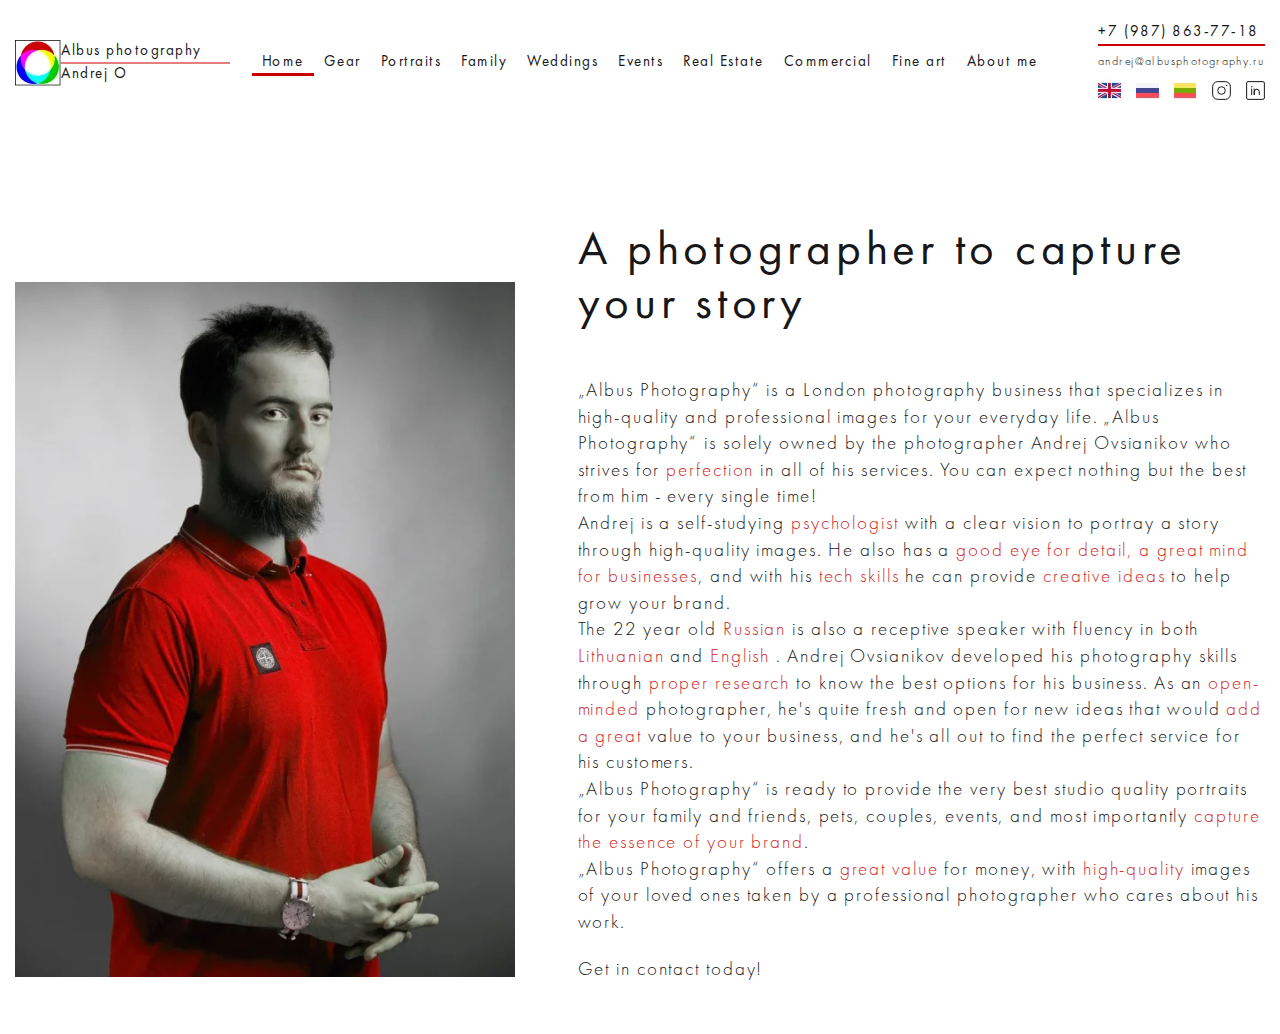
==== aboutMe.html @ 5f95a35c "Add files via upload" ====
<!DOCTYPE html><html lang="ru"> <head>	<title>About me</title>	<meta charset="UTF-8">	<meta name="format-detection" content="telephone=no">	<link rel="stylesheet" href="css/style.min.css?_v=20211028231458">	<link rel="shortcut icon" href="favicon.ico">	<!-- <meta name="robots" content="noindex, nofollow"> -->	<!-- <meta name="viewport" content="width=device-width, initial-scale=1.0, maximum-scale=1.0, user-scalable=0"> -->	<meta name="viewport" content="width=device-width, initial-scale=1.0"></head><body><div class="wrapper">  <header class="header">  <div class="header__wrapper">    <div class="header__container _container">      <div class="header__body">        <a href="#" class="header__logo logo"><picture><source srcset="img/icons/logo.webp" type="image/webp"><img class="logo__column" src="img/icons/logo.png?_v=1635444898948" alt=""/></picture>          <span class="logo__column">          <span class="logo__albus">Albus photography</span>          <span class="logo__name">Andrej O</span>        </span>        </a>        <div class="header__menu menu">          <div class="menu__icon icon-menu">            <span></span>            <span></span>            <span></span>          </div>          <nav class="menu__body">            <ul class="menu__list">              <li><a href=".." class="menu__link _active">Home</a></li>              <li><a href="gear.html" class="menu__link">Gear</a></li>              <li><a href="gallery.html" class="menu__link">Portraits</a></li>              <li><a href="gallery.html" class="menu__link">Family</a></li>              <li><a href="gallery.html" class="menu__link">Weddings</a></li>            </ul>            <ul class="menu__list">              <li><a href="gallery.html" class="menu__link">Events</a></li>              <li><a href="gallery.html" class="menu__link">Real Estate</a></li>              <li><a href="gallery.html" class="menu__link">Commercial</a></li>              <li><a href="gallery.html" class="menu__link">Fine art</a></li>              <li><a href="aboutMe.html" class="menu__link">About me</a></li>            </ul>          </nav>        </div>        <div class="header__socials socials">          <a href="tel:+79878637718" class="socials__tel">+7 (987) 863-77-18</a>          <a href="mailto:andrej@albusphotography.ru" class="socials__email">andrej@albusphotography.ru</a>          <ul data-da=".menu__body,820,last" class="socials__langs langs">            <li class="langs__item"><a href=""><picture><source srcset="img/main/en.webp" type="image/webp"><img src="img/main/en.jpg?_v=1635444898948" alt="en"></picture></a></li>            <li class="langs__item"><a href=""><picture><source srcset="img/main/ru.webp" type="image/webp"><img src="img/main/ru.jpg?_v=1635444898948" alt="ru"></picture></a></li>            <li class="langs__item"><a href=""><picture><source srcset="img/main/li.webp" type="image/webp"><img src="img/main/li.jpg?_v=1635444898948" alt="li"></picture></a></li>            <li class="langs__item"><a href=""><picture><source srcset="img/main/instagram.svg" type="image/webp"><img src="img/main/instagram.svg?_v=1635444898948" alt=""></picture></a></li>            <li class="langs__item"><a href=""><picture><source srcset="img/main/linkedin.svg" type="image/webp"><img src="img/main/linkedin.svg?_v=1635444898948" alt=""></picture></a></li>          </ul>        </div>      </div>    </div>  </div></header>  <main class="page">    <div class="aboutme">      <div class="aboutme__content _container">        <div class="aboutme__body">          <div class="aboutme__column">            <picture><source srcset="img/aboutme/me.webp" type="image/webp"><img class="imgMe" src="img/aboutme/me.jpg?_v=1635444898948" alt=""></picture>          </div>          <div class="aboutme__column">            <div class="aboutme__title">A photographer to capture your story</div>            <p class="aboutme__text">„Albus Photography“ is a London photography business that specializes in                                     high-quality and professional images for your everyday life. „Albus Photography“ is                                     solely owned by the photographer Andrej Ovsianikov who strives for <span>perfection</span> in                                     all of his services. You can expect nothing but the best from him - every single                                     time!</p>            <p class="aboutme__text"> Andrej is a self-studying <span>psychologist</span> with a clear vision to portray a story                                      through high-quality images. He also has a <span>good eye for detail, a great mind for                                      businesses</span>, and with his <span>tech skills</span> he can provide <span>creative ideas</span> to help grow                                      your brand.            </p>            <p class="aboutme__text"> The 22 year old <span>Russian</span> is also a receptive speaker with fluency in both              <span>Lithuanian</span>  and <span>English</span> . Andrej Ovsianikov developed his photography skills through              <span>proper research</span> to know the best options for his business. As an <span>open-minded</span>                                      photographer, he's quite fresh and open for new ideas that would <span>add a great</span> value                                      to your business, and he's all out to find the perfect service for his customers.            </p>            <p class="aboutme__text"> „Albus Photography“ is ready to provide the very best studio quality portraits for                                      your family and friends, pets, couples, events, and most importantly <span>capture the                                      essence of your brand</span>.            </p>            <p class="aboutme__text"> „Albus Photography“ offers a <span>great value</span> for money, with <span>high-quality</span> images of                                      your loved ones taken by a professional photographer who cares about his work.            </p>            <p class="aboutme__text"> Get in contact today!            </p>          </div>        </div>      </div>    </div>  </main>  <footer class="footer">	<div class="footer__container _container">	</div></footer></div><!-- Swiper --><!-- <script src="https://unpkg.com/swiper/swiper-bundle.min.js"></script> --><script src="js/vendors.min.js?_v=20211028231458"></script><script src="js/app.min.js?_v=20211028231458"></script></body></html>
---- css/style.min.css ----
@charset "UTF-8";@font-face{font-family:futurabookc;font-display:swap;src:url(../fonts/futurabookc.woff2) format("woff2"),url(../fonts/futurabookc.woff) format("woff");font-weight:400;font-style:normal}@font-face{font-family:futurademic;font-display:swap;src:url(../fonts/futurademic.woff2) format("woff2"),url(../fonts/futurademic.woff) format("woff");font-weight:400;font-style:normal}@font-face{font-family:futuralightc;font-display:swap;src:url(../fonts/futuralightc.woff2) format("woff2"),url(../fonts/futuralightc.woff) format("woff");font-weight:400;font-style:normal}*{padding:0;margin:0;border:0}*,:after,:before{-webkit-box-sizing:border-box;box-sizing:border-box}aside,footer,header,nav,section{display:block}html{font-size:16px}body,html{height:100%;min-width:320px}body{line-height:1;font-family:futurabookc;-ms-text-size-adjust:100%;-moz-text-size-adjust:100%;-webkit-text-size-adjust:100%}button,input,textarea{font-family:futurabookc;font-size:inherit}input::-ms-clear{display:none}button{cursor:pointer;background-color:inherit}button::-moz-focus-inner{padding:0;border:0}a,a:visited{text-decoration:none}a:hover{text-decoration:none}ul li{list-style:none}img{vertical-align:top}h1,h2,h3,h4,h5,h6{font-weight:inherit;font-size:inherit}b{font-weight:700}body{color:#000}body._lock{overflow:hidden}.wrapper{width:100%;min-height:100%;overflow:hidden;display:-webkit-box;display:-ms-flexbox;display:flex;-webkit-box-orient:vertical;-webkit-box-direction:normal;-ms-flex-direction:column;flex-direction:column}._container{max-width:1415px;margin:0 auto;padding:0 15px}.button{display:-webkit-inline-box;display:-ms-inline-flexbox;display:inline-flex;padding:0 0}.button._fw{width:100%}.select{position:relative}.select__item{position:relative}.select__title{color:#000;border:1px solid #d9d9d9;background-color:#fff;cursor:pointer;border-radius:4px}.select__value{display:-webkit-box;display:-ms-flexbox;display:flex;font-size:14px;height:30px;padding:0 15px;-webkit-box-align:center;-ms-flex-align:center;align-items:center;-webkit-box-pack:justify;-ms-flex-pack:justify;justify-content:space-between;-webkit-box-orient:horizontal;-webkit-box-direction:reverse;-ms-flex-direction:row-reverse;flex-direction:row-reverse}.select__value span{height:1em;overflow:hidden;display:-webkit-box;-webkit-line-clamp:1;-webkit-box-orient:vertical}.select__value:before{content:"";display:inline-block;-webkit-transition:all .3s ease 0s;-o-transition:all .3s ease 0s;transition:all .3s ease 0s;width:11px;height:7px;background:url(../img/icons/select.svg) center/100% no-repeat}.select__input{width:100%;background-color:transparent;height:100%}.select__options{color:#000;position:absolute;top:29px;border-radius:0 0 4px 4px;min-width:100%;left:0;background-color:#fff;border-top:0;border:1px solid #d9d9d9;border-top:0;font-size:14px;padding:10px 0 5px 0}.select__option{cursor:pointer;padding:5px 15px;margin:0}.select._active{z-index:5}.select._active .select__value:before{-webkit-transform:rotate(-180deg);-ms-transform:rotate(-180deg);transform:rotate(-180deg)}.select._active .select__options{display:block}input[type=email],input[type=tel],input[type=text],textarea{-webkit-appearance:none;-moz-appearance:none;appearance:none}input[type=email]:focus,input[type=tel]:focus,input[type=text]:focus,textarea:focus{outline:0}.input{border-radius:0!important;width:100%;display:block;padding:0 20px}textarea.input{resize:none;padding:0 0}.checkbox{position:relative}.checkbox__input{position:absolute;width:0;height:0;opacity:0;visibility:hidden}.checkbox__input:checked+.checkbox__text:before{background:#fff url(../img/icons/check.svg) center no-repeat}.checkbox__text{display:-webkit-inline-box;display:-ms-inline-flexbox;display:inline-flex;-webkit-box-align:center;-ms-flex-align:center;align-items:center;position:relative;font-size:16px;color:#fff;letter-spacing:-.3px;line-height:1.25;cursor:pointer}.checkbox__text:before{content:"";-ms-flex-item-align:start;align-self:flex-start;margin:0 14px 0 0;-webkit-box-flex:0;-ms-flex:0 0 20px;flex:0 0 20px;left:0;top:0;width:20px;height:18px;background:#fff;border:1px solid #a7a9ac}.checkbox a{color:#fff;text-decoration:underline}.checkbox._error .checkbox__text:before{border:1px solid #ee1212}.options{display:-webkit-box;display:-ms-flexbox;display:flex;-webkit-box-orient:vertical;-webkit-box-direction:normal;-ms-flex-direction:column;flex-direction:column;-webkit-box-align:start;-ms-flex-align:start;align-items:flex-start}.options__item{position:relative;cursor:pointer}.options__input{position:absolute;width:0;height:0;opacity:0;left:0;top:0;visibility:hidden}.options__input:checked+.options__text:after{-webkit-transform:scale(1);-ms-transform:scale(1);transform:scale(1)}.options__text{display:-webkit-inline-box;display:-ms-inline-flexbox;display:inline-flex;-webkit-box-align:center;-ms-flex-align:center;align-items:center;position:relative;font-size:16px;color:#fff;letter-spacing:-.3px;line-height:1.25}.options__text:before{content:"";-ms-flex-item-align:start;align-self:flex-start;margin:0 14px 0 0;-webkit-box-flex:0;-ms-flex:0 0 20px;flex:0 0 20px;left:0;top:0;border-radius:50%;width:20px;height:18px;background:#fff;border:1px solid #a7a9ac}.options__text:after{content:"";-webkit-transition:all .3s ease 0s;-o-transition:all .3s ease 0s;transition:all .3s ease 0s;-webkit-transform:scale(0);-ms-transform:scale(0);transform:scale(0);width:10px;height:10px;border-radius:50%;background-color:#77243a;position:absolute;left:5px;top:4px}.rating{display:-webkit-box;display:-ms-flexbox;display:flex;-webkit-box-align:end;-ms-flex-align:end;align-items:flex-end;font-size:40px;line-height:.75;-webkit-transition:opacity .3s ease 0s;-o-transition:opacity .3s ease 0s;transition:opacity .3s ease 0s}.rating.rating_sending{opacity:.2}.rating.rating_set .rating__active,.rating.rating_set .rating__item{cursor:pointer}.rating__body{position:relative}.rating__body::before{content:"★★★★★";display:block}.rating__active{position:absolute;width:0%;height:100%;top:0;left:0;overflow:hidden}.rating__active::before{content:"★★★★★";position:absolute;width:100%;height:100%;top:0;left:0;color:#ffd300}.rating__items{display:-webkit-box;display:-ms-flexbox;display:flex;position:absolute;width:100%;height:100%;top:0;left:0}.rating__item{-webkit-box-flex:0;-ms-flex:0 0 20%;flex:0 0 20%;height:100%;opacity:0}.rating__value{font-size:50%;line-height:1;padding:0 0 0 10px}.quantity{width:88px;height:40px;display:-webkit-box;display:-ms-flexbox;display:flex;border:1px solid rgba(166,166,166,.45)}.quantity__button{-webkit-box-flex:0;-ms-flex:0 0 30px;flex:0 0 30px;position:relative;cursor:pointer}.quantity__button::after,.quantity__button::before{content:"";position:absolute;top:50%;left:50%;-webkit-transition:all .3s ease 0s;-o-transition:all .3s ease 0s;transition:all .3s ease 0s;margin:0 0 0 -4.5px;background-color:#a6a6a6;width:9px;height:1px}.quantity__button_plus::before{-webkit-transform:rotate(-90deg);-ms-transform:rotate(-90deg);transform:rotate(-90deg)}.quantity__input{-webkit-box-flex:1;-ms-flex:1 1 auto;flex:1 1 auto}.quantity__input input{height:100%;color:#a6a6a6;font-size:12px;width:100%;text-align:center}.row:after{display:block;content:"";clear:both}.rub:after{content:"₽"}ol.counter{list-style-type:none;counter-reset:item}ol.counter li{position:relative;padding:0 0 0 45px}ol.counter li:before{counter-increment:item;content:counter(item);position:absolute;left:0;top:0;color:#818181;font-size:14px;font-weight:700;text-align:center;line-height:26px;border-radius:50%;width:28px;height:28px;border:1px solid #4274bb}.ellipsis{display:block;overflow:hidden;width:100%;white-space:nowrap;-o-text-overflow:ellipsis;text-overflow:ellipsis}.es{overflow:hidden;white-space:nowrap;-o-text-overflow:ellipsis;text-overflow:ellipsis}.table{display:table;font-size:0;width:100%}.trow{display:table-row}.cell{display:table-cell}.cell.full{width:100%}._ibg{position:relative}._ibg img{position:absolute;width:100%;height:100%;top:0;left:0;-o-object-fit:cover;object-fit:cover}body.ie ._ibg{background-position:center;background-size:cover;background-repeat:no-repeat}body.ie ._ibg img{width:0;height:0;opacity:0;visibility:hidden}._video{position:relative;overflow:hidden;height:0;padding-bottom:56.25%}._video embed,._video iframe,._video object,._video video{position:absolute;top:0;left:0;width:100%;height:100%}.videobg embed,.videobg iframe,.videobg object,.videobg video{position:fixed;top:50%;left:50%;min-width:100%;min-height:100%;width:auto;height:auto;z-index:-100;-webkit-transform:translateX(-50%) translateY(-50%);-ms-transform:translateX(-50%) translateY(-50%);transform:translateX(-50%) translateY(-50%);background-size:cover}._more-content{-webkit-transition:all .3s ease 0s;-o-transition:all .3s ease 0s;transition:all .3s ease 0s;overflow:hidden}._more-link{cursor:pointer}._more-link span{font-style:normal}._more-link span:first-child{display:block}._more-link span:last-child{display:none}._more-link._active span{font-style:normal}._more-link._active span:first-child{display:none}._more-link._active span:last-child{display:block}#map{background:url(../img/icons/loading.gif) center/50px no-repeat}._swiper{overflow:hidden}._swiper .swiper-wrapper{width:100%;height:100%;-webkit-box-sizing:content-box;box-sizing:content-box;display:-webkit-box;display:-ms-flexbox;display:flex;position:relative}._swiper.swiper-container-vertical .swiper-wrapper{-webkit-box-orient:vertical;-webkit-box-direction:normal;-ms-flex-direction:column;flex-direction:column}._swiper.swiper-container-autoheight .swiper-wrapper{-webkit-box-align:start;-ms-flex-align:start;align-items:flex-start}.swiper-container-initialized .swiper-slide{-ms-flex-negative:0;flex-shrink:0}.swiper-container-android .swiper-slide,.swiper-container-android .swiper-wrapper{-webkit-transform:translate3d(0,0,0);transform:translate3d(0,0,0)}.swiper-button-lock{display:none!important}._tabs-block{display:none}._tabs-block._active{display:block}.mirror{-webkit-transform:scale(-1,1);-ms-transform:scale(-1,1);transform:scale(-1,1)}.nicescroll-rails{z-index:1000!important}._custom-scroll{position:fixed;right:0;top:0;width:3px;height:100%;z-index:1000}._custom-scroll__line{background-color:rgba(0,0,0,.5);border-radius:3px 0 0 3px;position:relative;left:0;top:0;width:100%}.popup{-webkit-overflow-scrolling:touch;z-index:100;padding:30px 10px;position:fixed;top:0;left:0;width:100%;height:100%;-webkit-transition:visibility .8s ease 0s;-o-transition:visibility .8s ease 0s;transition:visibility .8s ease 0s;visibility:hidden}.popup::before{content:"";background-color:rgba(0,0,0,.9);position:fixed;width:100%;height:100%;top:0;left:0;opacity:0;-webkit-transition:opacity .8s ease 0s;-o-transition:opacity .8s ease 0s;transition:opacity .8s ease 0s}.popup.show{visibility:visible;overflow:auto}.popup.show::before{opacity:1}.popup.show .popup__body{-webkit-transform:scale(1);-ms-transform:scale(1);transform:scale(1)}.popup._active{overflow:auto;visibility:visible}.popup._active::before{opacity:1}.popup._active .popup__body{-webkit-transition:all .3s ease .2s;-o-transition:all .3s ease .2s;transition:all .3s ease .2s;-webkit-transform:scale(1);-ms-transform:scale(1);transform:scale(1)}.popup__content{display:-webkit-box;display:-ms-flexbox;display:flex;-webkit-box-orient:vertical;-webkit-box-direction:normal;-ms-flex-direction:column;flex-direction:column;-webkit-box-align:center;-ms-flex-align:center;align-items:center;min-height:100%;-webkit-box-flex:1;-ms-flex:1 1 auto;flex:1 1 auto;width:100%;display:flex;-webkit-box-pack:center;-ms-flex-pack:center;justify-content:center;align-items:center}.popup__body{-webkit-transform:scale(0);-ms-transform:scale(0);transform:scale(0);-webkit-transition:all .3s ease 0s;-o-transition:all .3s ease 0s;transition:all .3s ease 0s;background-color:#fff;padding:50px;width:100%;max-width:800px}.popup__close{width:15px;height:15px;position:absolute;top:0;right:0;cursor:pointer;z-index:30;background:url(../img/icons/close.svg) 0 0 no-repeat}.header{position:fixed;width:100%;z-index:99;background-color:#fff}.header__wrapper{min-height:125px;display:-webkit-box;display:-ms-flexbox;display:flex;-webkit-box-align:center;-ms-flex-align:center;align-items:center}.header__container{width:100%}.header__body{display:-webkit-box;display:-ms-flexbox;display:flex;-webkit-box-pack:justify;-ms-flex-pack:justify;justify-content:space-between;-webkit-box-align:center;-ms-flex-align:center;align-items:center}.logo{display:-webkit-box;display:-ms-flexbox;display:flex;z-index:99}.logo__column{display:-webkit-box;display:-ms-flexbox;display:flex;-webkit-box-orient:vertical;-webkit-box-direction:normal;-ms-flex-direction:column;flex-direction:column;-ms-flex-pack:distribute;justify-content:space-around;position:relative}.logo__column:first-child{margin-right:15px}.logo__column:last-child:before{content:"";position:absolute;left:0;top:50%;-webkit-transform:translateY(-50%);-ms-transform:translateY(-50%);transform:translateY(-50%);width:120%;height:1px;background-color:#c00}.logo__albus{font-family:FuturaBookC;font-style:normal;font-weight:400;font-size:15px;line-height:17px;letter-spacing:.1em;color:#171719;position:relative}.logo__name{font-family:FuturaBookC;font-style:normal;font-weight:400;font-size:15px;line-height:17px;letter-spacing:.1em;color:#171719}.menu__body{display:-webkit-box;display:-ms-flexbox;display:flex;-webkit-box-pack:center;-ms-flex-pack:center;justify-content:center;-webkit-box-align:center;-ms-flex-align:center;align-items:center}.menu__list{display:-webkit-box;display:-ms-flexbox;display:flex;-webkit-box-pack:justify;-ms-flex-pack:justify;justify-content:space-between;-webkit-box-align:center;-ms-flex-align:center;align-items:center}.menu__link{font-family:FuturaBookC;font-style:normal;font-weight:400;font-size:15px;line-height:17px;letter-spacing:.1em;color:#171719;padding:3px 10px;-webkit-transition:all .3s ease 0s;-o-transition:all .3s ease 0s;transition:all .3s ease 0s}.menu__link._active{border-bottom:3px solid #c00}.socials{display:-webkit-box;display:-ms-flexbox;display:flex;-webkit-box-orient:vertical;-webkit-box-direction:normal;-ms-flex-direction:column;flex-direction:column;z-index:99}.socials__tel{font-family:FuturaBookC;font-style:normal;font-weight:400;font-size:15px;line-height:17px;letter-spacing:.1em;color:#171719;border-bottom:2px solid #c00;margin-bottom:10px;padding-bottom:3px;-webkit-transition:all .3s ease 0s;-o-transition:all .3s ease 0s;transition:all .3s ease 0s}.socials__email{font-family:FuturaLightC;font-style:normal;font-weight:300;font-size:12px;line-height:13px;letter-spacing:.1em;color:#000;margin-bottom:10px}.langs{display:-webkit-box;display:-ms-flexbox;display:flex;-webkit-box-pack:justify;-ms-flex-pack:justify;justify-content:space-between;-webkit-box-align:center;-ms-flex-align:center;align-items:center}.icon-menu{display:none}.main{width:100vw;height:100vh}.main__content{width:100%;height:100%}.main__body{display:-webkit-box;display:-ms-flexbox;display:flex;-webkit-box-pack:justify;-ms-flex-pack:justify;justify-content:space-between;-webkit-box-align:center;-ms-flex-align:center;align-items:center;width:100%;height:100%;position:relative}.main__back-text{position:absolute;font-family:FuturaDemiC;font-style:normal;font-weight:600;font-size:200px;line-height:96.5%;letter-spacing:.1em;color:rgba(23,23,25,.06);white-space:nowrap;-webkit-user-select:none;-moz-user-select:none;-ms-user-select:none;user-select:none}.main__back-text._1{top:17.8%;left:-10.3%}.main__back-text._2{top:73.5%;left:18.1%}.block-main{-webkit-box-flex:0;-ms-flex:0 1 310px;flex:0 1 310px;margin-right:20px;overflow:hidden;height:408px;position:relative}.block-main:last-child{margin-right:0}.block-main:hover .block-main__hover{-webkit-transform:translateX(0);-ms-transform:translateX(0);transform:translateX(0)}.block-main__wrapper{position:relative;z-index:2;width:100%;height:100%;display:-webkit-box;display:-ms-flexbox;display:flex;-webkit-box-pack:center;-ms-flex-pack:center;justify-content:center;-webkit-box-align:center;-ms-flex-align:center;align-items:center}.block-main__body{display:-webkit-box;display:-ms-flexbox;display:flex;-webkit-box-pack:center;-ms-flex-pack:center;justify-content:center;-webkit-box-orient:vertical;-webkit-box-direction:normal;-ms-flex-direction:column;flex-direction:column;margin:0 auto}.block-main__text{font-family:FuturaBookC;font-style:normal;font-weight:400;font-size:50px;line-height:1.14;letter-spacing:.1em;color:#fff;font-size:50px}.block-main__text._right{margin-left:auto}.block-main__text._big{font-family:FuturaBookC;font-style:normal;font-weight:400;font-size:78px;line-height:1.12;letter-spacing:.1em;font-size:78px}.block-main__text span{background-color:#c00}.block-main__back{position:absolute;z-index:1;width:100%;height:100%;left:0;top:0}.block-main__back:before{content:"";position:absolute;left:0;top:0;width:100%;height:100%;background-color:#000;opacity:.65;-webkit-backdrop-filter:sepia(5%);backdrop-filter:sepia(5%);z-index:1}.hover{position:absolute;top:0;left:0;width:100%;height:100%;display:-webkit-box;display:-ms-flexbox;display:flex;-webkit-box-align:center;-ms-flex-align:center;align-items:center;-webkit-transform:translateX(-100%);-ms-transform:translateX(-100%);transform:translateX(-100%);background:rgba(252,252,252,.8);border:1px solid #c00;-webkit-box-sizing:border-box;box-sizing:border-box;-webkit-backdrop-filter:blur(10px);backdrop-filter:blur(10px);-webkit-transition:all .4s ease 0s;-o-transition:all .4s ease 0s;transition:all .4s ease 0s}.hover__list{margin-left:3%}.hover__list li{margin-bottom:7px}.hover__item{font-family:FuturaBookC;font-style:normal;font-weight:400;font-size:24px;line-height:140.4%;letter-spacing:.1em;color:#171719;font-size:24px}.hover__text{font-family:FuturaBookC;font-style:normal;font-weight:400;font-size:24px;line-height:140.4%;letter-spacing:.1em;color:#171719;font-size:24px;padding:0 30px}.aboutme{padding-top:130px}.aboutme__body{margin-top:105px;display:-webkit-box;display:-ms-flexbox;display:flex;-webkit-box-pack:justify;-ms-flex-pack:justify;justify-content:space-between}.aboutme__column{display:-webkit-box;display:-ms-flexbox;display:flex;-webkit-box-pack:center;-ms-flex-pack:center;justify-content:center;-webkit-box-orient:vertical;-webkit-box-direction:normal;-ms-flex-direction:column;flex-direction:column}.aboutme__column:first-child{-webkit-box-flex:0;-ms-flex:0 1 40%;flex:0 1 40%}.aboutme__column:last-child{-webkit-box-flex:0;-ms-flex:0 1 55%;flex:0 1 55%}.aboutme__title{font-family:FuturaBookC;font-style:normal;font-weight:400;font-size:50px;line-height:1.14;letter-spacing:.1em;color:#171719;margin-bottom:46px;font-size:50px}.aboutme__text{font-family:FuturaLightC;font-style:normal;font-weight:300;font-size:20px;line-height:140.4%;letter-spacing:.1em;color:#171719}.aboutme__text span{color:#cf1d1d}.aboutme__text:last-child{margin-top:20px;margin-bottom:50px}.imgMe{max-width:100%}.gear{padding-top:130px}.gear__body{margin-top:105px;display:-webkit-box;display:-ms-flexbox;display:flex;-webkit-box-pack:center;-ms-flex-pack:center;justify-content:center;-webkit-box-align:center;-ms-flex-align:center;align-items:center;-webkit-box-orient:vertical;-webkit-box-direction:normal;-ms-flex-direction:column;flex-direction:column}.gear__title{font-family:FuturaBookC;font-style:normal;font-weight:400;line-height:1.13;text-align:center;letter-spacing:.1em;font-size:96px;margin-bottom:103px}.gear__title span{color:#c00}.gear__row{display:-webkit-box;display:-ms-flexbox;display:flex;-webkit-box-pack:justify;-ms-flex-pack:justify;justify-content:space-between;margin-bottom:88px}.gear__row:nth-child(1n) span{margin-right:80px}.gear__column{font-family:FuturaBookC;font-style:normal;font-weight:600;line-height:140.4%;letter-spacing:.1em;color:#171719;display:block;font-size:28px}.gear__column span{font-weight:400;display:block}.gear__column picture{margin-right:87px}.gear__column img{max-width:100%}.page{-webkit-box-flex:1;-ms-flex:1 1 auto;flex:1 1 auto}@media (min-width:991.98px){.quantity__button:hover::after,.quantity__button:hover::before{background-color:rgba(0,0,0,.5)}}@media (min-width:992px){.select__option:hover{background:#d9d9d9}.checkbox a:hover{text-decoration:none}}@media (max-width:1430px){.aboutme__body{margin-top:95px}.aboutme__text{font-size:19px}.gear__body{margin-top:95px}.gear__row{margin-bottom:78px}}@media (max-width:1415px){.block-main{height:calc(300px + 108 * ((100vw - 320px)/ 1095))}.block-main__text{font-size:calc(30px + 20 * ((100vw - 320px)/ 1095))}.block-main__text._big{font-size:calc(50px + 28 * ((100vw - 320px)/ 1095))}.hover__item{font-size:calc(14px + 10 * ((100vw - 320px)/ 1095))}.hover__text{font-size:calc(17px + 7 * ((100vw - 320px)/ 1095))}.aboutme__title{font-size:calc(29px + 21 * ((100vw - 320px)/ 1095))}.gear__title{font-size:calc(40px + 56 * ((100vw - 320px)/ 1095))}.gear__title{margin-bottom:calc(50px + 53 * ((100vw - 320px)/ 1095))}.gear__column{font-size:calc(20px + 8 * ((100vw - 320px)/ 1095))}}@media (max-width:1250px){.menu__body{-webkit-box-orient:vertical;-webkit-box-direction:normal;-ms-flex-direction:column;flex-direction:column}.menu__list:first-child{margin-bottom:20px}}@media (max-width:991.98px){.select__title{font-size:18px}.select__options{font-size:18px}.logo__column:last-child:before{width:100%}.logo__albus{font-size:14px}.logo__name{font-size:14px}.main__body{-ms-flex-wrap:wrap;flex-wrap:wrap;-webkit-box-pack:justify;-ms-flex-pack:justify;justify-content:space-between;-webkit-box-align:end;-ms-flex-align:end;align-items:flex-end;margin-top:100px}.block-main{-webkit-box-flex:0;-ms-flex:0 0 49%;flex:0 0 49%;margin-right:1%}.block-main:nth-child(3){margin-bottom:40px}.block-main:nth-child(4){margin-bottom:40px}.aboutme__body{margin-top:85px}.aboutme__column{-webkit-box-pack:start;-ms-flex-pack:start;justify-content:flex-start}.aboutme__text{font-size:18px}.imgMe{margin-top:30px}.gear__body{margin-top:85px}.gear__row{margin-bottom:68px}}@media (max-width:820px){.header__wrapper{min-height:90px}.menu__body{position:fixed;width:100%;height:100%;left:0;top:0;background-color:#fff;opacity:0;overflow:auto;visibility:hidden;-webkit-transition:all .3s ease 0s;-o-transition:all .3s ease 0s;transition:all .3s ease 0s}.menu__body._active{opacity:1;visibility:visible}.menu__list{-webkit-box-orient:vertical;-webkit-box-direction:normal;-ms-flex-direction:column;flex-direction:column}.menu__list li{margin-bottom:15px}.menu__link{font-size:20px}.socials{margin-right:50px}.langs{width:140px;margin-top:20px}.icon-menu{display:block;position:absolute;top:18px;right:10px;width:30px;height:18px;cursor:pointer;z-index:5}.icon-menu span{-webkit-transition:all .3s ease 0s;-o-transition:all .3s ease 0s;transition:all .3s ease 0s;top:calc(50% - 1px);left:0;position:absolute;width:100%;height:2px;background-color:#000}.icon-menu span:first-child{top:0}.icon-menu span:last-child{top:auto;bottom:0}.icon-menu._active span{-webkit-transform:scale(0);-ms-transform:scale(0);transform:scale(0)}.icon-menu._active span:first-child{-webkit-transform:rotate(-45deg);-ms-transform:rotate(-45deg);transform:rotate(-45deg);top:calc(50% - 1px)}.icon-menu._active span:last-child{-webkit-transform:rotate(45deg);-ms-transform:rotate(45deg);transform:rotate(45deg);bottom:calc(50% - 1px)}}@media (max-width:820px) and (max-width:820px){.menu__list:first-child{margin-bottom:0}}@media (max-width:767.98px){.aboutme{padding-top:100px}.aboutme__body{margin-top:75px;-ms-flex-wrap:wrap;flex-wrap:wrap}.aboutme__column:first-child{-webkit-box-flex:1;-ms-flex:1 1 100%;flex:1 1 100%;-webkit-box-align:center;-ms-flex-align:center;align-items:center}.aboutme__column:last-child{-webkit-box-flex:1;-ms-flex:1 1 100%;flex:1 1 100%}.aboutme__text{font-size:17px}.imgMe{margin-top:0;width:auto;display:-webkit-box;display:-ms-flexbox;display:flex;max-width:300px;margin-bottom:30px}.gear{padding-top:100px}.gear__body{margin-top:75px}.gear__row{margin-bottom:48px}.gear__row{-webkit-box-orient:vertical;-webkit-box-direction:normal;-ms-flex-direction:column;flex-direction:column;-webkit-box-pack:center;-ms-flex-pack:center;justify-content:center;-webkit-box-align:center;-ms-flex-align:center;align-items:center}.gear__row:nth-child(2n){-webkit-box-orient:vertical;-webkit-box-direction:reverse;-ms-flex-direction:column-reverse;flex-direction:column-reverse}.gear__row:nth-child(1n) span{margin-right:0}.gear__column{display:-webkit-box;display:-ms-flexbox;display:flex;-webkit-box-pack:center;-ms-flex-pack:center;justify-content:center;-webkit-box-align:center;-ms-flex-align:center;align-items:center;-webkit-box-orient:vertical;-webkit-box-direction:normal;-ms-flex-direction:column;flex-direction:column}.gear__column span{margin-bottom:10px}.gear__column picture{margin:0;max-width:80%}}@media (max-width:479.98px){.header__wrapper{min-height:80px}.logo__column:last-child{display:none}.menu__list:first-child{margin-top:70px}.main{height:auto;width:auto}.main__body{margin-top:100px}.block-main{-webkit-box-flex:0;-ms-flex:0 0 100%;flex:0 0 100%;margin-right:0;margin-bottom:20px}.block-main:nth-child(3){margin-bottom:20px}.block-main__text{font-size:50px}.block-main__text._big{font-size:78px}.aboutme{padding-top:90px}.aboutme__body{margin-top:20px}.aboutme__text{font-size:16px}.imgMe{max-width:100%}.gear{padding-top:90px}.gear__body{margin-top:20px}.gear__row{margin-bottom:28px}}@media (any-hover:hover){.menu__link:hover{border-bottom:3px solid #c00}.socials__tel:hover{background-color:#c00}.socials__email:hover{text-decoration:underline}}
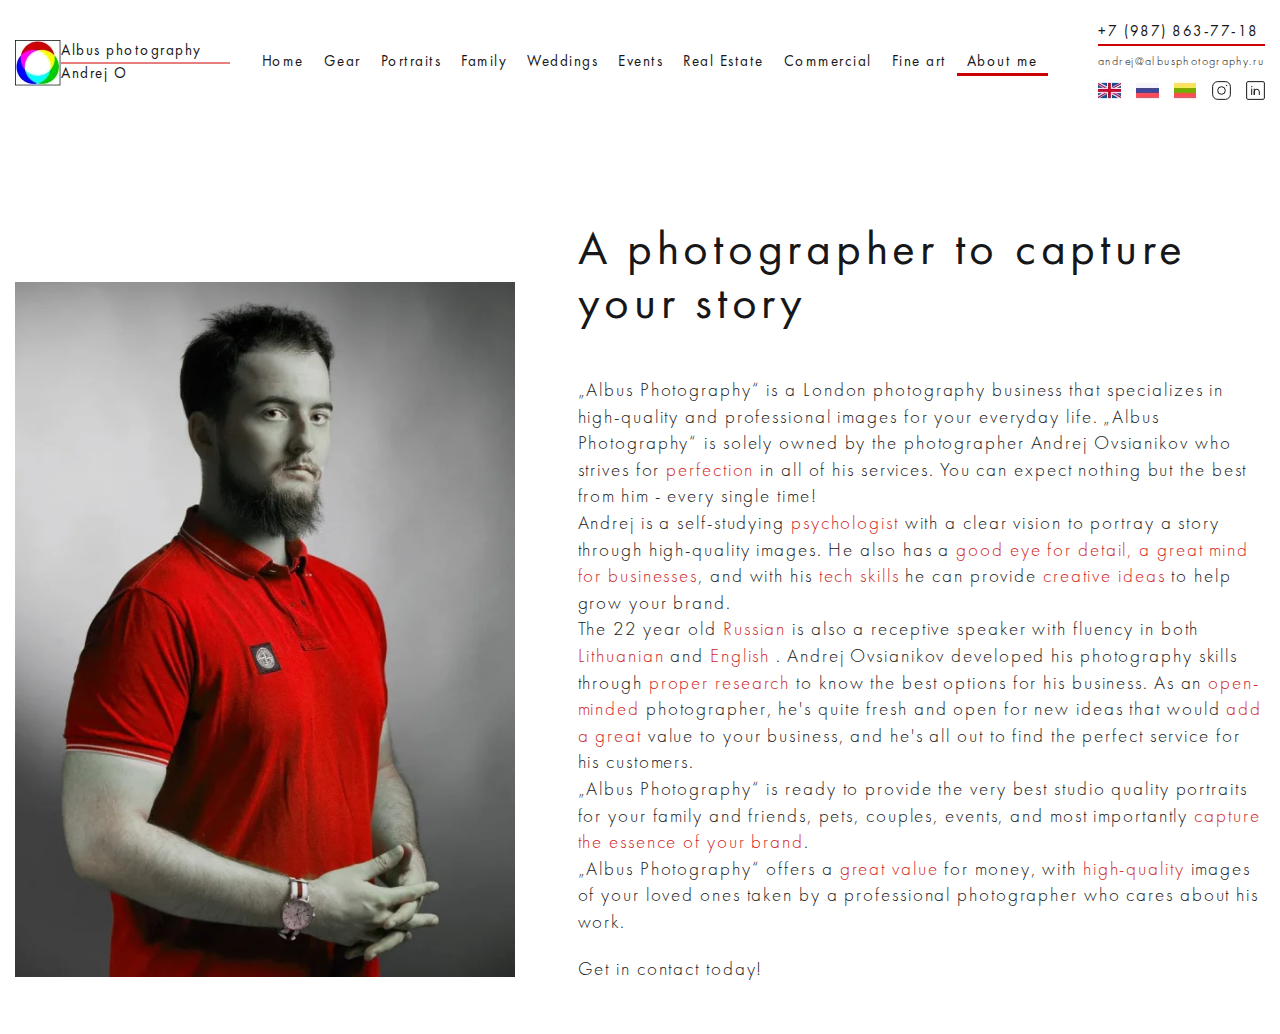
==== commit d71e30ef: "Add files via upload" ====
--- a/aboutMe.html
+++ b/aboutMe.html
@@ -30,7 +30,7 @@
           </div>           <nav class="menu__body">             <ul class="menu__list">-              <li><a href=".." class="menu__link _active">Home</a></li>+              <li><a href=".." class="menu__link ">Home</a></li>               <li><a href="gear.html" class="menu__link">Gear</a></li>               <li><a href="gallery.html" class="menu__link">Portraits</a></li>               <li><a href="gallery.html" class="menu__link">Family</a></li>@@ -41,7 +41,7 @@
               <li><a href="gallery.html" class="menu__link">Real Estate</a></li>               <li><a href="gallery.html" class="menu__link">Commercial</a></li>               <li><a href="gallery.html" class="menu__link">Fine art</a></li>-              <li><a href="aboutMe.html" class="menu__link">About me</a></li>+              <li><a href="aboutMe.html" class="menu__link _active">About me</a></li>             </ul>           </nav>         </div>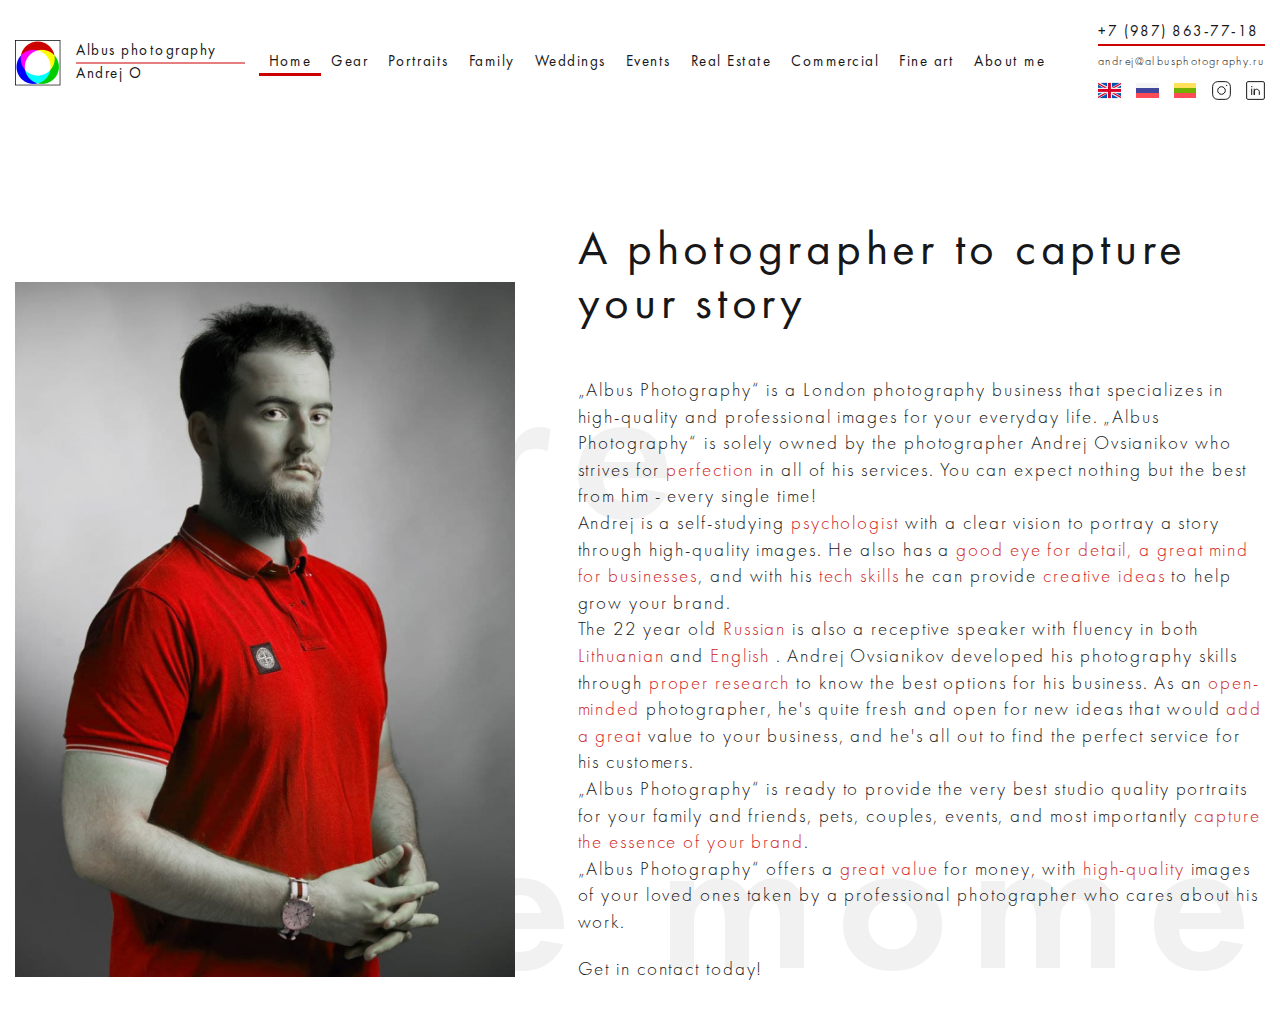
==== commit 720e6082: "Add files via upload" ====
--- a/aboutMe.html
+++ b/aboutMe.html
@@ -1,116 +1,123 @@
-<!DOCTYPE html>-<html lang="ru">- <head>-	<title>About me</title>-	<meta charset="UTF-8">-	<meta name="format-detection" content="telephone=no">-	<link rel="stylesheet" href="css/style.min.css?_v=20211028231458">-	<link rel="shortcut icon" href="favicon.ico">-	<!-- <meta name="robots" content="noindex, nofollow"> -->-	<!-- <meta name="viewport" content="width=device-width, initial-scale=1.0, maximum-scale=1.0, user-scalable=0"> -->-	<meta name="viewport" content="width=device-width, initial-scale=1.0">-</head>-<body>-<div class="wrapper">-  <header class="header">-  <div class="header__wrapper">-    <div class="header__container _container">-      <div class="header__body">-        <a href="#" class="header__logo logo"><picture><source srcset="img/icons/logo.webp" type="image/webp"><img class="logo__column" src="img/icons/logo.png?_v=1635444898948" alt=""/></picture>-          <span class="logo__column">-          <span class="logo__albus">Albus photography</span>-          <span class="logo__name">Andrej O</span>-        </span>-        </a>-        <div class="header__menu menu">-          <div class="menu__icon icon-menu">-            <span></span>-            <span></span>-            <span></span>-          </div>-          <nav class="menu__body">-            <ul class="menu__list">-              <li><a href=".." class="menu__link ">Home</a></li>-              <li><a href="gear.html" class="menu__link">Gear</a></li>-              <li><a href="gallery.html" class="menu__link">Portraits</a></li>-              <li><a href="gallery.html" class="menu__link">Family</a></li>-              <li><a href="gallery.html" class="menu__link">Weddings</a></li>-            </ul>-            <ul class="menu__list">-              <li><a href="gallery.html" class="menu__link">Events</a></li>-              <li><a href="gallery.html" class="menu__link">Real Estate</a></li>-              <li><a href="gallery.html" class="menu__link">Commercial</a></li>-              <li><a href="gallery.html" class="menu__link">Fine art</a></li>-              <li><a href="aboutMe.html" class="menu__link _active">About me</a></li>-            </ul>-          </nav>-        </div>-        <div class="header__socials socials">-          <a href="tel:+79878637718" class="socials__tel">+7 (987) 863-77-18</a>-          <a href="mailto:andrej@albusphotography.ru" class="socials__email">andrej@albusphotography.ru</a>-          <ul data-da=".menu__body,820,last" class="socials__langs langs">-            <li class="langs__item"><a href=""><picture><source srcset="img/main/en.webp" type="image/webp"><img src="img/main/en.jpg?_v=1635444898948" alt="en"></picture></a></li>-            <li class="langs__item"><a href=""><picture><source srcset="img/main/ru.webp" type="image/webp"><img src="img/main/ru.jpg?_v=1635444898948" alt="ru"></picture></a></li>-            <li class="langs__item"><a href=""><picture><source srcset="img/main/li.webp" type="image/webp"><img src="img/main/li.jpg?_v=1635444898948" alt="li"></picture></a></li>-            <li class="langs__item"><a href=""><picture><source srcset="img/main/instagram.svg" type="image/webp"><img src="img/main/instagram.svg?_v=1635444898948" alt=""></picture></a></li>-            <li class="langs__item"><a href=""><picture><source srcset="img/main/linkedin.svg" type="image/webp"><img src="img/main/linkedin.svg?_v=1635444898948" alt=""></picture></a></li>-          </ul>-        </div>-      </div>-    </div>-  </div>-</header>-  <main class="page">--    <div class="aboutme">-      <div class="aboutme__content _container">-        <div class="aboutme__body">-          <div class="aboutme__column">-            <picture><source srcset="img/aboutme/me.webp" type="image/webp"><img class="imgMe" src="img/aboutme/me.jpg?_v=1635444898948" alt=""></picture>-          </div>-          <div class="aboutme__column">-            <div class="aboutme__title">A photographer to capture your story</div>--            <p class="aboutme__text">„Albus Photography“ is a London photography business that specializes in-                                     high-quality and professional images for your everyday life. „Albus Photography“ is-                                     solely owned by the photographer Andrej Ovsianikov who strives for <span>perfection</span> in-                                     all of his services. You can expect nothing but the best from him - every single-                                     time!</p>-            <p class="aboutme__text"> Andrej is a self-studying <span>psychologist</span> with a clear vision to portray a story-                                      through high-quality images. He also has a <span>good eye for detail, a great mind for-                                      businesses</span>, and with his <span>tech skills</span> he can provide <span>creative ideas</span> to help grow-                                      your brand.-            </p>-            <p class="aboutme__text"> The 22 year old <span>Russian</span> is also a receptive speaker with fluency in both-              <span>Lithuanian</span>  and <span>English</span> . Andrej Ovsianikov developed his photography skills through-              <span>proper research</span> to know the best options for his business. As an <span>open-minded</span>-                                      photographer, he's quite fresh and open for new ideas that would <span>add a great</span> value-                                      to your business, and he's all out to find the perfect service for his customers.-            </p>-            <p class="aboutme__text"> „Albus Photography“ is ready to provide the very best studio quality portraits for-                                      your family and friends, pets, couples, events, and most importantly <span>capture the-                                      essence of your brand</span>.-            </p>-            <p class="aboutme__text"> „Albus Photography“ offers a <span>great value</span> for money, with <span>high-quality</span> images of-                                      your loved ones taken by a professional photographer who cares about his work.-            </p>-            <p class="aboutme__text"> Get in contact today!-            </p>-          </div>-        </div>-      </div>-    </div>--  </main>-  <footer class="footer">-	<div class="footer__container _container">--	</div>-</footer>-</div>-<!-- Swiper -->-<!-- <script src="https://unpkg.com/swiper/swiper-bundle.min.js"></script> -->-<script src="js/vendors.min.js?_v=20211028231458"></script>-<script src="js/app.min.js?_v=20211028231458"></script>-</body>+<!DOCTYPE html>
+<html lang="ru">
+ <head>
+	<title>About me</title>
+	<meta charset="UTF-8">
+	<meta name="format-detection" content="telephone=no">
+	<link rel="stylesheet" href="css/style.min.css">
+	<link rel="shortcut icon" href="favicon.ico">
+	<!-- <meta name="robots" content="noindex, nofollow"> -->
+	<!-- <meta name="viewport" content="width=device-width, initial-scale=1.0, maximum-scale=1.0, user-scalable=0"> -->
+	<meta name="viewport" content="width=device-width, initial-scale=1.0">
+</head>
+<body>
+<div class="wrapper">
+  <header class="header">
+  <div class="header__wrapper">
+    <div class="header__container _container">
+      <div class="header__body">
+        <a href=".." class="header__logo logo"><img class="logo__column" src="img/icons/logo.png" alt=""/>
+          <span class="logo__column">
+          <span class="logo__albus">Albus photography</span>
+          <span class="logo__name">Andrej O</span>
+        </span>
+        </a>
+        <div class="header__menu menu">
+          <div class="menu__icon icon-menu">
+            <span></span>
+            <span></span>
+            <span></span>
+          </div>
+          <nav class="menu__body">
+            <ul class="menu__list">
+              <li><a href=".." class="menu__link _active">Home</a></li>
+              <li><a href="gear.html" class="menu__link">Gear</a></li>
+              <li><a href="gallery.html" class="menu__link">Portraits</a></li>
+              <li><a href="gallery.html" class="menu__link">Family</a></li>
+              <li><a href="gallery.html" class="menu__link">Weddings</a></li>
+            </ul>
+            <ul class="menu__list">
+              <li><a href="gallery.html" class="menu__link">Events</a></li>
+              <li><a href="gallery.html" class="menu__link">Real Estate</a></li>
+              <li><a href="gallery.html" class="menu__link">Commercial</a></li>
+              <li><a href="gallery.html" class="menu__link">Fine art</a></li>
+              <li><a href="aboutMe.html" class="menu__link">About me</a></li>
+            </ul>
+          </nav>
+        </div>
+        <div class="header__socials socials">
+          <a href="tel:+79878637718" class="socials__tel">+7 (987) 863-77-18</a>
+          <a href="mailto:andrej@albusphotography.ru" class="socials__email">andrej@albusphotography.ru</a>
+          <ul data-da=".menu__body,820,last" class="socials__langs langs">
+            <li class="langs__item"><a href=""><img src="img/main/en.jpg" alt="en"></a></li>
+            <li class="langs__item"><a href=""><img src="img/main/ru.jpg" alt="ru"></a></li>
+            <li class="langs__item"><a href=""><img src="img/main/li.jpg" alt="li"></a></li>
+            <li class="langs__item"><a href=""><img src="img/main/instagram.svg" alt=""></a></li>
+            <li class="langs__item"><a href=""><img src="img/main/linkedin.svg" alt=""></a></li>
+          </ul>
+        </div>
+      </div>
+    </div>
+  </div>
+</header>
+  <main class="page">
+
+    <div class="aboutme">
+      <div class="aboutme__content _container">
+        <div class="aboutme__body">
+          <div class="aboutme__column">
+            <img class="imgMe" src="img/aboutme/me.jpg" alt="">
+          </div>
+          <div class="aboutme__column">
+            <div class="aboutme__title">A photographer to capture your story</div>
+
+            <p class="aboutme__text">„Albus Photography“ is a London photography business that specializes in
+                                     high-quality and professional images for your everyday life. „Albus Photography“ is
+                                     solely owned by the photographer Andrej Ovsianikov who strives for <span>perfection</span> in
+                                     all of his services. You can expect nothing but the best from him - every single
+                                     time!</p>
+            <p class="aboutme__text"> Andrej is a self-studying <span>psychologist</span> with a clear vision to portray a story
+                                      through high-quality images. He also has a <span>good eye for detail, a great mind for
+                                      businesses</span>, and with his <span>tech skills</span> he can provide <span>creative ideas</span> to help grow
+                                      your brand.
+            </p>
+            <p class="aboutme__text"> The 22 year old <span>Russian</span> is also a receptive speaker with fluency in both
+              <span>Lithuanian</span>  and <span>English</span> . Andrej Ovsianikov developed his photography skills through
+              <span>proper research</span> to know the best options for his business. As an <span>open-minded</span>
+                                      photographer, he's quite fresh and open for new ideas that would <span>add a great</span> value
+                                      to your business, and he's all out to find the perfect service for his customers.
+            </p>
+            <p class="aboutme__text"> „Albus Photography“ is ready to provide the very best studio quality portraits for
+                                      your family and friends, pets, couples, events, and most importantly <span>capture the
+                                      essence of your brand</span>.
+            </p>
+            <p class="aboutme__text"> „Albus Photography“ offers a <span>great value</span> for money, with <span>high-quality</span> images of
+                                      your loved ones taken by a professional photographer who cares about his work.
+            </p>
+            <p class="aboutme__text"> Get in contact today!
+            </p>
+          </div>
+        </div>
+
+        <div class="main__back-text _1">
+          Capture
+        </div>
+        <div class="main__back-text _2">
+          The moment
+        </div>
+      </div>
+    </div>
+
+  </main>
+  <footer class="footer">
+	<div class="footer__container _container">
+
+	</div>
+</footer>
+</div>
+<!-- Swiper -->
+<!-- <script src="https://unpkg.com/swiper/swiper-bundle.min.js"></script> -->
+<script src="js/vendors.min.js"></script>
+<script src="js/app.min.js"></script>
+</body>
 </html>--- a/css/style.min.css
+++ b/css/style.min.css
@@ -1 +1,1583 @@
-@charset "UTF-8";@font-face{font-family:futurabookc;font-display:swap;src:url(../fonts/futurabookc.woff2) format("woff2"),url(../fonts/futurabookc.woff) format("woff");font-weight:400;font-style:normal}@font-face{font-family:futurademic;font-display:swap;src:url(../fonts/futurademic.woff2) format("woff2"),url(../fonts/futurademic.woff) format("woff");font-weight:400;font-style:normal}@font-face{font-family:futuralightc;font-display:swap;src:url(../fonts/futuralightc.woff2) format("woff2"),url(../fonts/futuralightc.woff) format("woff");font-weight:400;font-style:normal}*{padding:0;margin:0;border:0}*,:after,:before{-webkit-box-sizing:border-box;box-sizing:border-box}aside,footer,header,nav,section{display:block}html{font-size:16px}body,html{height:100%;min-width:320px}body{line-height:1;font-family:futurabookc;-ms-text-size-adjust:100%;-moz-text-size-adjust:100%;-webkit-text-size-adjust:100%}button,input,textarea{font-family:futurabookc;font-size:inherit}input::-ms-clear{display:none}button{cursor:pointer;background-color:inherit}button::-moz-focus-inner{padding:0;border:0}a,a:visited{text-decoration:none}a:hover{text-decoration:none}ul li{list-style:none}img{vertical-align:top}h1,h2,h3,h4,h5,h6{font-weight:inherit;font-size:inherit}b{font-weight:700}body{color:#000}body._lock{overflow:hidden}.wrapper{width:100%;min-height:100%;overflow:hidden;display:-webkit-box;display:-ms-flexbox;display:flex;-webkit-box-orient:vertical;-webkit-box-direction:normal;-ms-flex-direction:column;flex-direction:column}._container{max-width:1415px;margin:0 auto;padding:0 15px}.button{display:-webkit-inline-box;display:-ms-inline-flexbox;display:inline-flex;padding:0 0}.button._fw{width:100%}.select{position:relative}.select__item{position:relative}.select__title{color:#000;border:1px solid #d9d9d9;background-color:#fff;cursor:pointer;border-radius:4px}.select__value{display:-webkit-box;display:-ms-flexbox;display:flex;font-size:14px;height:30px;padding:0 15px;-webkit-box-align:center;-ms-flex-align:center;align-items:center;-webkit-box-pack:justify;-ms-flex-pack:justify;justify-content:space-between;-webkit-box-orient:horizontal;-webkit-box-direction:reverse;-ms-flex-direction:row-reverse;flex-direction:row-reverse}.select__value span{height:1em;overflow:hidden;display:-webkit-box;-webkit-line-clamp:1;-webkit-box-orient:vertical}.select__value:before{content:"";display:inline-block;-webkit-transition:all .3s ease 0s;-o-transition:all .3s ease 0s;transition:all .3s ease 0s;width:11px;height:7px;background:url(../img/icons/select.svg) center/100% no-repeat}.select__input{width:100%;background-color:transparent;height:100%}.select__options{color:#000;position:absolute;top:29px;border-radius:0 0 4px 4px;min-width:100%;left:0;background-color:#fff;border-top:0;border:1px solid #d9d9d9;border-top:0;font-size:14px;padding:10px 0 5px 0}.select__option{cursor:pointer;padding:5px 15px;margin:0}.select._active{z-index:5}.select._active .select__value:before{-webkit-transform:rotate(-180deg);-ms-transform:rotate(-180deg);transform:rotate(-180deg)}.select._active .select__options{display:block}input[type=email],input[type=tel],input[type=text],textarea{-webkit-appearance:none;-moz-appearance:none;appearance:none}input[type=email]:focus,input[type=tel]:focus,input[type=text]:focus,textarea:focus{outline:0}.input{border-radius:0!important;width:100%;display:block;padding:0 20px}textarea.input{resize:none;padding:0 0}.checkbox{position:relative}.checkbox__input{position:absolute;width:0;height:0;opacity:0;visibility:hidden}.checkbox__input:checked+.checkbox__text:before{background:#fff url(../img/icons/check.svg) center no-repeat}.checkbox__text{display:-webkit-inline-box;display:-ms-inline-flexbox;display:inline-flex;-webkit-box-align:center;-ms-flex-align:center;align-items:center;position:relative;font-size:16px;color:#fff;letter-spacing:-.3px;line-height:1.25;cursor:pointer}.checkbox__text:before{content:"";-ms-flex-item-align:start;align-self:flex-start;margin:0 14px 0 0;-webkit-box-flex:0;-ms-flex:0 0 20px;flex:0 0 20px;left:0;top:0;width:20px;height:18px;background:#fff;border:1px solid #a7a9ac}.checkbox a{color:#fff;text-decoration:underline}.checkbox._error .checkbox__text:before{border:1px solid #ee1212}.options{display:-webkit-box;display:-ms-flexbox;display:flex;-webkit-box-orient:vertical;-webkit-box-direction:normal;-ms-flex-direction:column;flex-direction:column;-webkit-box-align:start;-ms-flex-align:start;align-items:flex-start}.options__item{position:relative;cursor:pointer}.options__input{position:absolute;width:0;height:0;opacity:0;left:0;top:0;visibility:hidden}.options__input:checked+.options__text:after{-webkit-transform:scale(1);-ms-transform:scale(1);transform:scale(1)}.options__text{display:-webkit-inline-box;display:-ms-inline-flexbox;display:inline-flex;-webkit-box-align:center;-ms-flex-align:center;align-items:center;position:relative;font-size:16px;color:#fff;letter-spacing:-.3px;line-height:1.25}.options__text:before{content:"";-ms-flex-item-align:start;align-self:flex-start;margin:0 14px 0 0;-webkit-box-flex:0;-ms-flex:0 0 20px;flex:0 0 20px;left:0;top:0;border-radius:50%;width:20px;height:18px;background:#fff;border:1px solid #a7a9ac}.options__text:after{content:"";-webkit-transition:all .3s ease 0s;-o-transition:all .3s ease 0s;transition:all .3s ease 0s;-webkit-transform:scale(0);-ms-transform:scale(0);transform:scale(0);width:10px;height:10px;border-radius:50%;background-color:#77243a;position:absolute;left:5px;top:4px}.rating{display:-webkit-box;display:-ms-flexbox;display:flex;-webkit-box-align:end;-ms-flex-align:end;align-items:flex-end;font-size:40px;line-height:.75;-webkit-transition:opacity .3s ease 0s;-o-transition:opacity .3s ease 0s;transition:opacity .3s ease 0s}.rating.rating_sending{opacity:.2}.rating.rating_set .rating__active,.rating.rating_set .rating__item{cursor:pointer}.rating__body{position:relative}.rating__body::before{content:"★★★★★";display:block}.rating__active{position:absolute;width:0%;height:100%;top:0;left:0;overflow:hidden}.rating__active::before{content:"★★★★★";position:absolute;width:100%;height:100%;top:0;left:0;color:#ffd300}.rating__items{display:-webkit-box;display:-ms-flexbox;display:flex;position:absolute;width:100%;height:100%;top:0;left:0}.rating__item{-webkit-box-flex:0;-ms-flex:0 0 20%;flex:0 0 20%;height:100%;opacity:0}.rating__value{font-size:50%;line-height:1;padding:0 0 0 10px}.quantity{width:88px;height:40px;display:-webkit-box;display:-ms-flexbox;display:flex;border:1px solid rgba(166,166,166,.45)}.quantity__button{-webkit-box-flex:0;-ms-flex:0 0 30px;flex:0 0 30px;position:relative;cursor:pointer}.quantity__button::after,.quantity__button::before{content:"";position:absolute;top:50%;left:50%;-webkit-transition:all .3s ease 0s;-o-transition:all .3s ease 0s;transition:all .3s ease 0s;margin:0 0 0 -4.5px;background-color:#a6a6a6;width:9px;height:1px}.quantity__button_plus::before{-webkit-transform:rotate(-90deg);-ms-transform:rotate(-90deg);transform:rotate(-90deg)}.quantity__input{-webkit-box-flex:1;-ms-flex:1 1 auto;flex:1 1 auto}.quantity__input input{height:100%;color:#a6a6a6;font-size:12px;width:100%;text-align:center}.row:after{display:block;content:"";clear:both}.rub:after{content:"₽"}ol.counter{list-style-type:none;counter-reset:item}ol.counter li{position:relative;padding:0 0 0 45px}ol.counter li:before{counter-increment:item;content:counter(item);position:absolute;left:0;top:0;color:#818181;font-size:14px;font-weight:700;text-align:center;line-height:26px;border-radius:50%;width:28px;height:28px;border:1px solid #4274bb}.ellipsis{display:block;overflow:hidden;width:100%;white-space:nowrap;-o-text-overflow:ellipsis;text-overflow:ellipsis}.es{overflow:hidden;white-space:nowrap;-o-text-overflow:ellipsis;text-overflow:ellipsis}.table{display:table;font-size:0;width:100%}.trow{display:table-row}.cell{display:table-cell}.cell.full{width:100%}._ibg{position:relative}._ibg img{position:absolute;width:100%;height:100%;top:0;left:0;-o-object-fit:cover;object-fit:cover}body.ie ._ibg{background-position:center;background-size:cover;background-repeat:no-repeat}body.ie ._ibg img{width:0;height:0;opacity:0;visibility:hidden}._video{position:relative;overflow:hidden;height:0;padding-bottom:56.25%}._video embed,._video iframe,._video object,._video video{position:absolute;top:0;left:0;width:100%;height:100%}.videobg embed,.videobg iframe,.videobg object,.videobg video{position:fixed;top:50%;left:50%;min-width:100%;min-height:100%;width:auto;height:auto;z-index:-100;-webkit-transform:translateX(-50%) translateY(-50%);-ms-transform:translateX(-50%) translateY(-50%);transform:translateX(-50%) translateY(-50%);background-size:cover}._more-content{-webkit-transition:all .3s ease 0s;-o-transition:all .3s ease 0s;transition:all .3s ease 0s;overflow:hidden}._more-link{cursor:pointer}._more-link span{font-style:normal}._more-link span:first-child{display:block}._more-link span:last-child{display:none}._more-link._active span{font-style:normal}._more-link._active span:first-child{display:none}._more-link._active span:last-child{display:block}#map{background:url(../img/icons/loading.gif) center/50px no-repeat}._swiper{overflow:hidden}._swiper .swiper-wrapper{width:100%;height:100%;-webkit-box-sizing:content-box;box-sizing:content-box;display:-webkit-box;display:-ms-flexbox;display:flex;position:relative}._swiper.swiper-container-vertical .swiper-wrapper{-webkit-box-orient:vertical;-webkit-box-direction:normal;-ms-flex-direction:column;flex-direction:column}._swiper.swiper-container-autoheight .swiper-wrapper{-webkit-box-align:start;-ms-flex-align:start;align-items:flex-start}.swiper-container-initialized .swiper-slide{-ms-flex-negative:0;flex-shrink:0}.swiper-container-android .swiper-slide,.swiper-container-android .swiper-wrapper{-webkit-transform:translate3d(0,0,0);transform:translate3d(0,0,0)}.swiper-button-lock{display:none!important}._tabs-block{display:none}._tabs-block._active{display:block}.mirror{-webkit-transform:scale(-1,1);-ms-transform:scale(-1,1);transform:scale(-1,1)}.nicescroll-rails{z-index:1000!important}._custom-scroll{position:fixed;right:0;top:0;width:3px;height:100%;z-index:1000}._custom-scroll__line{background-color:rgba(0,0,0,.5);border-radius:3px 0 0 3px;position:relative;left:0;top:0;width:100%}.popup{-webkit-overflow-scrolling:touch;z-index:100;padding:30px 10px;position:fixed;top:0;left:0;width:100%;height:100%;-webkit-transition:visibility .8s ease 0s;-o-transition:visibility .8s ease 0s;transition:visibility .8s ease 0s;visibility:hidden}.popup::before{content:"";background-color:rgba(0,0,0,.9);position:fixed;width:100%;height:100%;top:0;left:0;opacity:0;-webkit-transition:opacity .8s ease 0s;-o-transition:opacity .8s ease 0s;transition:opacity .8s ease 0s}.popup.show{visibility:visible;overflow:auto}.popup.show::before{opacity:1}.popup.show .popup__body{-webkit-transform:scale(1);-ms-transform:scale(1);transform:scale(1)}.popup._active{overflow:auto;visibility:visible}.popup._active::before{opacity:1}.popup._active .popup__body{-webkit-transition:all .3s ease .2s;-o-transition:all .3s ease .2s;transition:all .3s ease .2s;-webkit-transform:scale(1);-ms-transform:scale(1);transform:scale(1)}.popup__content{display:-webkit-box;display:-ms-flexbox;display:flex;-webkit-box-orient:vertical;-webkit-box-direction:normal;-ms-flex-direction:column;flex-direction:column;-webkit-box-align:center;-ms-flex-align:center;align-items:center;min-height:100%;-webkit-box-flex:1;-ms-flex:1 1 auto;flex:1 1 auto;width:100%;display:flex;-webkit-box-pack:center;-ms-flex-pack:center;justify-content:center;align-items:center}.popup__body{-webkit-transform:scale(0);-ms-transform:scale(0);transform:scale(0);-webkit-transition:all .3s ease 0s;-o-transition:all .3s ease 0s;transition:all .3s ease 0s;background-color:#fff;padding:50px;width:100%;max-width:800px}.popup__close{width:15px;height:15px;position:absolute;top:0;right:0;cursor:pointer;z-index:30;background:url(../img/icons/close.svg) 0 0 no-repeat}.header{position:fixed;width:100%;z-index:99;background-color:#fff}.header__wrapper{min-height:125px;display:-webkit-box;display:-ms-flexbox;display:flex;-webkit-box-align:center;-ms-flex-align:center;align-items:center}.header__container{width:100%}.header__body{display:-webkit-box;display:-ms-flexbox;display:flex;-webkit-box-pack:justify;-ms-flex-pack:justify;justify-content:space-between;-webkit-box-align:center;-ms-flex-align:center;align-items:center}.logo{display:-webkit-box;display:-ms-flexbox;display:flex;z-index:99}.logo__column{display:-webkit-box;display:-ms-flexbox;display:flex;-webkit-box-orient:vertical;-webkit-box-direction:normal;-ms-flex-direction:column;flex-direction:column;-ms-flex-pack:distribute;justify-content:space-around;position:relative}.logo__column:first-child{margin-right:15px}.logo__column:last-child:before{content:"";position:absolute;left:0;top:50%;-webkit-transform:translateY(-50%);-ms-transform:translateY(-50%);transform:translateY(-50%);width:120%;height:1px;background-color:#c00}.logo__albus{font-family:FuturaBookC;font-style:normal;font-weight:400;font-size:15px;line-height:17px;letter-spacing:.1em;color:#171719;position:relative}.logo__name{font-family:FuturaBookC;font-style:normal;font-weight:400;font-size:15px;line-height:17px;letter-spacing:.1em;color:#171719}.menu__body{display:-webkit-box;display:-ms-flexbox;display:flex;-webkit-box-pack:center;-ms-flex-pack:center;justify-content:center;-webkit-box-align:center;-ms-flex-align:center;align-items:center}.menu__list{display:-webkit-box;display:-ms-flexbox;display:flex;-webkit-box-pack:justify;-ms-flex-pack:justify;justify-content:space-between;-webkit-box-align:center;-ms-flex-align:center;align-items:center}.menu__link{font-family:FuturaBookC;font-style:normal;font-weight:400;font-size:15px;line-height:17px;letter-spacing:.1em;color:#171719;padding:3px 10px;-webkit-transition:all .3s ease 0s;-o-transition:all .3s ease 0s;transition:all .3s ease 0s}.menu__link._active{border-bottom:3px solid #c00}.socials{display:-webkit-box;display:-ms-flexbox;display:flex;-webkit-box-orient:vertical;-webkit-box-direction:normal;-ms-flex-direction:column;flex-direction:column;z-index:99}.socials__tel{font-family:FuturaBookC;font-style:normal;font-weight:400;font-size:15px;line-height:17px;letter-spacing:.1em;color:#171719;border-bottom:2px solid #c00;margin-bottom:10px;padding-bottom:3px;-webkit-transition:all .3s ease 0s;-o-transition:all .3s ease 0s;transition:all .3s ease 0s}.socials__email{font-family:FuturaLightC;font-style:normal;font-weight:300;font-size:12px;line-height:13px;letter-spacing:.1em;color:#000;margin-bottom:10px}.langs{display:-webkit-box;display:-ms-flexbox;display:flex;-webkit-box-pack:justify;-ms-flex-pack:justify;justify-content:space-between;-webkit-box-align:center;-ms-flex-align:center;align-items:center}.icon-menu{display:none}.main{width:100vw;height:100vh}.main__content{width:100%;height:100%}.main__body{display:-webkit-box;display:-ms-flexbox;display:flex;-webkit-box-pack:justify;-ms-flex-pack:justify;justify-content:space-between;-webkit-box-align:center;-ms-flex-align:center;align-items:center;width:100%;height:100%;position:relative}.main__back-text{position:absolute;font-family:FuturaDemiC;font-style:normal;font-weight:600;font-size:200px;line-height:96.5%;letter-spacing:.1em;color:rgba(23,23,25,.06);white-space:nowrap;-webkit-user-select:none;-moz-user-select:none;-ms-user-select:none;user-select:none}.main__back-text._1{top:17.8%;left:-10.3%}.main__back-text._2{top:73.5%;left:18.1%}.block-main{-webkit-box-flex:0;-ms-flex:0 1 310px;flex:0 1 310px;margin-right:20px;overflow:hidden;height:408px;position:relative}.block-main:last-child{margin-right:0}.block-main:hover .block-main__hover{-webkit-transform:translateX(0);-ms-transform:translateX(0);transform:translateX(0)}.block-main__wrapper{position:relative;z-index:2;width:100%;height:100%;display:-webkit-box;display:-ms-flexbox;display:flex;-webkit-box-pack:center;-ms-flex-pack:center;justify-content:center;-webkit-box-align:center;-ms-flex-align:center;align-items:center}.block-main__body{display:-webkit-box;display:-ms-flexbox;display:flex;-webkit-box-pack:center;-ms-flex-pack:center;justify-content:center;-webkit-box-orient:vertical;-webkit-box-direction:normal;-ms-flex-direction:column;flex-direction:column;margin:0 auto}.block-main__text{font-family:FuturaBookC;font-style:normal;font-weight:400;font-size:50px;line-height:1.14;letter-spacing:.1em;color:#fff;font-size:50px}.block-main__text._right{margin-left:auto}.block-main__text._big{font-family:FuturaBookC;font-style:normal;font-weight:400;font-size:78px;line-height:1.12;letter-spacing:.1em;font-size:78px}.block-main__text span{background-color:#c00}.block-main__back{position:absolute;z-index:1;width:100%;height:100%;left:0;top:0}.block-main__back:before{content:"";position:absolute;left:0;top:0;width:100%;height:100%;background-color:#000;opacity:.65;-webkit-backdrop-filter:sepia(5%);backdrop-filter:sepia(5%);z-index:1}.hover{position:absolute;top:0;left:0;width:100%;height:100%;display:-webkit-box;display:-ms-flexbox;display:flex;-webkit-box-align:center;-ms-flex-align:center;align-items:center;-webkit-transform:translateX(-100%);-ms-transform:translateX(-100%);transform:translateX(-100%);background:rgba(252,252,252,.8);border:1px solid #c00;-webkit-box-sizing:border-box;box-sizing:border-box;-webkit-backdrop-filter:blur(10px);backdrop-filter:blur(10px);-webkit-transition:all .4s ease 0s;-o-transition:all .4s ease 0s;transition:all .4s ease 0s}.hover__list{margin-left:3%}.hover__list li{margin-bottom:7px}.hover__item{font-family:FuturaBookC;font-style:normal;font-weight:400;font-size:24px;line-height:140.4%;letter-spacing:.1em;color:#171719;font-size:24px}.hover__text{font-family:FuturaBookC;font-style:normal;font-weight:400;font-size:24px;line-height:140.4%;letter-spacing:.1em;color:#171719;font-size:24px;padding:0 30px}.aboutme{padding-top:130px}.aboutme__body{margin-top:105px;display:-webkit-box;display:-ms-flexbox;display:flex;-webkit-box-pack:justify;-ms-flex-pack:justify;justify-content:space-between}.aboutme__column{display:-webkit-box;display:-ms-flexbox;display:flex;-webkit-box-pack:center;-ms-flex-pack:center;justify-content:center;-webkit-box-orient:vertical;-webkit-box-direction:normal;-ms-flex-direction:column;flex-direction:column}.aboutme__column:first-child{-webkit-box-flex:0;-ms-flex:0 1 40%;flex:0 1 40%}.aboutme__column:last-child{-webkit-box-flex:0;-ms-flex:0 1 55%;flex:0 1 55%}.aboutme__title{font-family:FuturaBookC;font-style:normal;font-weight:400;font-size:50px;line-height:1.14;letter-spacing:.1em;color:#171719;margin-bottom:46px;font-size:50px}.aboutme__text{font-family:FuturaLightC;font-style:normal;font-weight:300;font-size:20px;line-height:140.4%;letter-spacing:.1em;color:#171719}.aboutme__text span{color:#cf1d1d}.aboutme__text:last-child{margin-top:20px;margin-bottom:50px}.imgMe{max-width:100%}.gear{padding-top:130px}.gear__body{margin-top:105px;display:-webkit-box;display:-ms-flexbox;display:flex;-webkit-box-pack:center;-ms-flex-pack:center;justify-content:center;-webkit-box-align:center;-ms-flex-align:center;align-items:center;-webkit-box-orient:vertical;-webkit-box-direction:normal;-ms-flex-direction:column;flex-direction:column}.gear__title{font-family:FuturaBookC;font-style:normal;font-weight:400;line-height:1.13;text-align:center;letter-spacing:.1em;font-size:96px;margin-bottom:103px}.gear__title span{color:#c00}.gear__row{display:-webkit-box;display:-ms-flexbox;display:flex;-webkit-box-pack:justify;-ms-flex-pack:justify;justify-content:space-between;margin-bottom:88px}.gear__row:nth-child(1n) span{margin-right:80px}.gear__column{font-family:FuturaBookC;font-style:normal;font-weight:600;line-height:140.4%;letter-spacing:.1em;color:#171719;display:block;font-size:28px}.gear__column span{font-weight:400;display:block}.gear__column picture{margin-right:87px}.gear__column img{max-width:100%}.page{-webkit-box-flex:1;-ms-flex:1 1 auto;flex:1 1 auto}@media (min-width:991.98px){.quantity__button:hover::after,.quantity__button:hover::before{background-color:rgba(0,0,0,.5)}}@media (min-width:992px){.select__option:hover{background:#d9d9d9}.checkbox a:hover{text-decoration:none}}@media (max-width:1430px){.aboutme__body{margin-top:95px}.aboutme__text{font-size:19px}.gear__body{margin-top:95px}.gear__row{margin-bottom:78px}}@media (max-width:1415px){.block-main{height:calc(300px + 108 * ((100vw - 320px)/ 1095))}.block-main__text{font-size:calc(30px + 20 * ((100vw - 320px)/ 1095))}.block-main__text._big{font-size:calc(50px + 28 * ((100vw - 320px)/ 1095))}.hover__item{font-size:calc(14px + 10 * ((100vw - 320px)/ 1095))}.hover__text{font-size:calc(17px + 7 * ((100vw - 320px)/ 1095))}.aboutme__title{font-size:calc(29px + 21 * ((100vw - 320px)/ 1095))}.gear__title{font-size:calc(40px + 56 * ((100vw - 320px)/ 1095))}.gear__title{margin-bottom:calc(50px + 53 * ((100vw - 320px)/ 1095))}.gear__column{font-size:calc(20px + 8 * ((100vw - 320px)/ 1095))}}@media (max-width:1250px){.menu__body{-webkit-box-orient:vertical;-webkit-box-direction:normal;-ms-flex-direction:column;flex-direction:column}.menu__list:first-child{margin-bottom:20px}}@media (max-width:991.98px){.select__title{font-size:18px}.select__options{font-size:18px}.logo__column:last-child:before{width:100%}.logo__albus{font-size:14px}.logo__name{font-size:14px}.main__body{-ms-flex-wrap:wrap;flex-wrap:wrap;-webkit-box-pack:justify;-ms-flex-pack:justify;justify-content:space-between;-webkit-box-align:end;-ms-flex-align:end;align-items:flex-end;margin-top:100px}.block-main{-webkit-box-flex:0;-ms-flex:0 0 49%;flex:0 0 49%;margin-right:1%}.block-main:nth-child(3){margin-bottom:40px}.block-main:nth-child(4){margin-bottom:40px}.aboutme__body{margin-top:85px}.aboutme__column{-webkit-box-pack:start;-ms-flex-pack:start;justify-content:flex-start}.aboutme__text{font-size:18px}.imgMe{margin-top:30px}.gear__body{margin-top:85px}.gear__row{margin-bottom:68px}}@media (max-width:820px){.header__wrapper{min-height:90px}.menu__body{position:fixed;width:100%;height:100%;left:0;top:0;background-color:#fff;opacity:0;overflow:auto;visibility:hidden;-webkit-transition:all .3s ease 0s;-o-transition:all .3s ease 0s;transition:all .3s ease 0s}.menu__body._active{opacity:1;visibility:visible}.menu__list{-webkit-box-orient:vertical;-webkit-box-direction:normal;-ms-flex-direction:column;flex-direction:column}.menu__list li{margin-bottom:15px}.menu__link{font-size:20px}.socials{margin-right:50px}.langs{width:140px;margin-top:20px}.icon-menu{display:block;position:absolute;top:18px;right:10px;width:30px;height:18px;cursor:pointer;z-index:5}.icon-menu span{-webkit-transition:all .3s ease 0s;-o-transition:all .3s ease 0s;transition:all .3s ease 0s;top:calc(50% - 1px);left:0;position:absolute;width:100%;height:2px;background-color:#000}.icon-menu span:first-child{top:0}.icon-menu span:last-child{top:auto;bottom:0}.icon-menu._active span{-webkit-transform:scale(0);-ms-transform:scale(0);transform:scale(0)}.icon-menu._active span:first-child{-webkit-transform:rotate(-45deg);-ms-transform:rotate(-45deg);transform:rotate(-45deg);top:calc(50% - 1px)}.icon-menu._active span:last-child{-webkit-transform:rotate(45deg);-ms-transform:rotate(45deg);transform:rotate(45deg);bottom:calc(50% - 1px)}}@media (max-width:820px) and (max-width:820px){.menu__list:first-child{margin-bottom:0}}@media (max-width:767.98px){.aboutme{padding-top:100px}.aboutme__body{margin-top:75px;-ms-flex-wrap:wrap;flex-wrap:wrap}.aboutme__column:first-child{-webkit-box-flex:1;-ms-flex:1 1 100%;flex:1 1 100%;-webkit-box-align:center;-ms-flex-align:center;align-items:center}.aboutme__column:last-child{-webkit-box-flex:1;-ms-flex:1 1 100%;flex:1 1 100%}.aboutme__text{font-size:17px}.imgMe{margin-top:0;width:auto;display:-webkit-box;display:-ms-flexbox;display:flex;max-width:300px;margin-bottom:30px}.gear{padding-top:100px}.gear__body{margin-top:75px}.gear__row{margin-bottom:48px}.gear__row{-webkit-box-orient:vertical;-webkit-box-direction:normal;-ms-flex-direction:column;flex-direction:column;-webkit-box-pack:center;-ms-flex-pack:center;justify-content:center;-webkit-box-align:center;-ms-flex-align:center;align-items:center}.gear__row:nth-child(2n){-webkit-box-orient:vertical;-webkit-box-direction:reverse;-ms-flex-direction:column-reverse;flex-direction:column-reverse}.gear__row:nth-child(1n) span{margin-right:0}.gear__column{display:-webkit-box;display:-ms-flexbox;display:flex;-webkit-box-pack:center;-ms-flex-pack:center;justify-content:center;-webkit-box-align:center;-ms-flex-align:center;align-items:center;-webkit-box-orient:vertical;-webkit-box-direction:normal;-ms-flex-direction:column;flex-direction:column}.gear__column span{margin-bottom:10px}.gear__column picture{margin:0;max-width:80%}}@media (max-width:479.98px){.header__wrapper{min-height:80px}.logo__column:last-child{display:none}.menu__list:first-child{margin-top:70px}.main{height:auto;width:auto}.main__body{margin-top:100px}.block-main{-webkit-box-flex:0;-ms-flex:0 0 100%;flex:0 0 100%;margin-right:0;margin-bottom:20px}.block-main:nth-child(3){margin-bottom:20px}.block-main__text{font-size:50px}.block-main__text._big{font-size:78px}.aboutme{padding-top:90px}.aboutme__body{margin-top:20px}.aboutme__text{font-size:16px}.imgMe{max-width:100%}.gear{padding-top:90px}.gear__body{margin-top:20px}.gear__row{margin-bottom:28px}}@media (any-hover:hover){.menu__link:hover{border-bottom:3px solid #c00}.socials__tel:hover{background-color:#c00}.socials__email:hover{text-decoration:underline}}+@charset "UTF-8";
+@font-face {
+  font-family: "futurabookc";
+  font-display: swap;
+  src: url("../fonts/futurabookc.woff2") format("woff2"), url("../fonts/futurabookc.woff") format("woff");
+  font-weight: 400;
+  font-style: normal;
+}
+@font-face {
+  font-family: "futurademic";
+  font-display: swap;
+  src: url("../fonts/futurademic.woff2") format("woff2"), url("../fonts/futurademic.woff") format("woff");
+  font-weight: 400;
+  font-style: normal;
+}
+@font-face {
+  font-family: "futuralightc";
+  font-display: swap;
+  src: url("../fonts/futuralightc.woff2") format("woff2"), url("../fonts/futuralightc.woff") format("woff");
+  font-weight: 400;
+  font-style: normal;
+}
+* {
+  padding: 0px;
+  margin: 0px;
+  border: 0px;
+}
+
+*,
+*:before,
+*:after {
+  -moz-box-sizing: border-box;
+  -webkit-box-sizing: border-box;
+  box-sizing: border-box;
+}
+
+aside,
+nav,
+footer,
+header,
+section {
+  display: block;
+}
+
+html {
+  font-size: 16px;
+}
+
+html,
+body {
+  height: 100%;
+  min-width: 320px;
+}
+
+body {
+  line-height: 1;
+  font-family: "futurabookc";
+  -ms-text-size-adjust: 100%;
+  -moz-text-size-adjust: 100%;
+  -webkit-text-size-adjust: 100%;
+}
+
+input,
+button,
+textarea {
+  font-family: "futurabookc";
+  font-size: inherit;
+}
+
+input::-ms-clear {
+  display: none;
+}
+
+button {
+  cursor: pointer;
+  background-color: inherit;
+}
+
+button::-moz-focus-inner {
+  padding: 0;
+  border: 0;
+}
+
+a,
+a:visited {
+  text-decoration: none;
+}
+
+a:hover {
+  text-decoration: none;
+}
+
+ul li {
+  list-style: none;
+}
+
+img {
+  vertical-align: top;
+}
+
+h1,
+h2,
+h3,
+h4,
+h5,
+h6 {
+  font-weight: inherit;
+  font-size: inherit;
+}
+
+/*
+&::-webkit-scrollbar {
+	display: none;
+}
+*/
+b {
+  font-weight: bold;
+}
+
+body {
+  color: #000;
+}
+body._lock {
+  overflow: hidden;
+}
+
+.wrapper {
+  width: 100%;
+  min-height: 100%;
+  overflow: hidden;
+  display: flex;
+  flex-direction: column;
+}
+._container {
+  max-width: 1415px;
+  margin: 0 auto;
+  padding: 0 15px;
+}
+
+.button {
+  display: inline-flex;
+  padding: 0px 0px;
+}
+.button._fw {
+  width: 100%;
+}
+
+.select {
+  position: relative;
+}
+.select__item {
+  position: relative;
+}
+.select__title {
+  color: #000;
+  border: 1px solid #d9d9d9;
+  background-color: #fff;
+  cursor: pointer;
+  border-radius: 4px;
+}
+@media (max-width: 991.98px) {
+  .select__title {
+    font-size: 18px;
+  }
+}
+.select__value {
+  display: flex;
+  font-size: 14px;
+  height: 30px;
+  padding: 0px 15px;
+  align-items: center;
+  justify-content: space-between;
+  flex-direction: row-reverse;
+}
+.select__value span {
+  height: 1em;
+  overflow: hidden;
+  display: -webkit-box;
+  -webkit-line-clamp: 1;
+  -webkit-box-orient: vertical;
+}
+.select__value:before {
+  content: "";
+  display: inline-block;
+  transition: all 0.3s ease 0s;
+  width: 11px;
+  height: 7px;
+  background: url("../img/icons/select.svg") center/100% no-repeat;
+}
+.select__input {
+  width: 100%;
+  background-color: transparent;
+  height: 100%;
+}
+.select__options {
+  color: #000;
+  position: absolute;
+  top: 29px;
+  border-radius: 0 0 4px 4px;
+  min-width: 100%;
+  left: 0;
+  background-color: #fff;
+  border-top: 0;
+  border: 1px solid #d9d9d9;
+  border-top: 0;
+  font-size: 14px;
+  padding: 10px 0px 5px 0px;
+}
+@media (max-width: 991.98px) {
+  .select__options {
+    font-size: 18px;
+  }
+}
+.select__option {
+  cursor: pointer;
+  padding: 5px 15px;
+  margin: 0px 0px 0px 0px;
+}
+@media (min-width: 992px) {
+  .select__option:hover {
+    background: #d9d9d9;
+  }
+}
+.select._active {
+  z-index: 5;
+}
+.select._active .select__value:before {
+  transform: rotate(-180deg);
+}
+.select._active .select__options {
+  display: block;
+}
+
+input[type=text],
+input[type=email],
+input[type=tel],
+textarea {
+  -webkit-appearance: none;
+  -moz-appearance: none;
+  appearance: none;
+}
+input[type=text]:focus,
+input[type=email]:focus,
+input[type=tel]:focus,
+textarea:focus {
+  outline: none;
+}
+
+.input {
+  border-radius: 0 !important;
+  width: 100%;
+  display: block;
+  padding: 0px 20px;
+}
+textarea.input {
+  resize: none;
+  padding: 0px 0px;
+}
+
+.checkbox {
+  position: relative;
+}
+.checkbox__input {
+  position: absolute;
+  width: 0;
+  height: 0;
+  opacity: 0;
+  visibility: hidden;
+}
+.checkbox__input:checked + .checkbox__text:before {
+  background: #fff url("../img/icons/check.svg") center no-repeat;
+}
+.checkbox__text {
+  display: inline-flex;
+  align-items: center;
+  position: relative;
+  font-size: 16px;
+  color: #ffffff;
+  letter-spacing: -0.3px;
+  line-height: 1.25;
+  cursor: pointer;
+}
+.checkbox__text:before {
+  content: "";
+  align-self: flex-start;
+  margin: 0px 14px 0px 0px;
+  flex: 0 0 20px;
+  left: 0;
+  top: 0;
+  width: 20px;
+  height: 18px;
+  background: #fff;
+  border: 1px solid #a7a9ac;
+}
+.checkbox a {
+  color: #fff;
+  text-decoration: underline;
+}
+@media (min-width: 992px) {
+  .checkbox a:hover {
+    text-decoration: none;
+  }
+}
+.checkbox._error .checkbox__text:before {
+  border: 1px solid #ee1212;
+}
+
+.options {
+  display: flex;
+  flex-direction: column;
+  align-items: flex-start;
+}
+.options__item {
+  position: relative;
+  cursor: pointer;
+}
+.options__input {
+  position: absolute;
+  width: 0;
+  height: 0;
+  opacity: 0;
+  left: 0;
+  top: 0;
+  visibility: hidden;
+}
+.options__input:checked + .options__text:after {
+  transform: scale(1);
+}
+.options__text {
+  display: inline-flex;
+  align-items: center;
+  position: relative;
+  font-size: 16px;
+  color: #ffffff;
+  letter-spacing: -0.3px;
+  line-height: 1.25;
+}
+.options__text:before {
+  content: "";
+  align-self: flex-start;
+  margin: 0px 14px 0px 0px;
+  flex: 0 0 20px;
+  left: 0;
+  top: 0;
+  border-radius: 50%;
+  width: 20px;
+  height: 18px;
+  background: #fff;
+  border: 1px solid #a7a9ac;
+}
+.options__text:after {
+  content: "";
+  transition: all 0.3s ease 0s;
+  transform: scale(0);
+  width: 10px;
+  height: 10px;
+  border-radius: 50%;
+  background-color: #77243a;
+  position: absolute;
+  left: 5px;
+  top: 4px;
+}
+
+.rating {
+  display: flex;
+  align-items: flex-end;
+  font-size: 40px;
+  line-height: 0.75;
+  transition: opacity 0.3s ease 0s;
+}
+
+.rating.rating_sending {
+  opacity: 0.2;
+}
+
+.rating.rating_set .rating__active,
+.rating.rating_set .rating__item {
+  cursor: pointer;
+}
+
+.rating__body {
+  position: relative;
+}
+
+.rating__body::before {
+  content: "★★★★★";
+  display: block;
+}
+
+.rating__active {
+  position: absolute;
+  width: 0%;
+  height: 100%;
+  top: 0;
+  left: 0;
+  overflow: hidden;
+}
+
+.rating__active::before {
+  content: "★★★★★";
+  position: absolute;
+  width: 100%;
+  height: 100%;
+  top: 0;
+  left: 0;
+  color: #ffd300;
+}
+
+.rating__items {
+  display: flex;
+  position: absolute;
+  width: 100%;
+  height: 100%;
+  top: 0;
+  left: 0;
+}
+
+.rating__item {
+  flex: 0 0 20%;
+  height: 100%;
+  opacity: 0;
+}
+
+.rating__value {
+  font-size: 50%;
+  line-height: 1;
+  padding: 0px 0px 0px 10px;
+}
+
+.quantity {
+  width: 88px;
+  height: 40px;
+  display: flex;
+  border: 1px solid rgba(166, 166, 166, 0.45);
+}
+.quantity__button {
+  flex: 0 0 30px;
+  position: relative;
+  cursor: pointer;
+}
+.quantity__button::before, .quantity__button::after {
+  content: "";
+  position: absolute;
+  top: 50%;
+  left: 50%;
+  transition: all 0.3s ease 0s;
+  margin: 0px 0px 0px -4.5px;
+  background-color: #a6a6a6;
+  width: 9px;
+  height: 1px;
+}
+@media (min-width: 991.98px) {
+  .quantity__button:hover::before, .quantity__button:hover::after {
+    background-color: rgba(0, 0, 0, 0.5);
+  }
+}
+.quantity__button_plus::before {
+  transform: rotate(-90deg);
+}
+.quantity__input {
+  flex: 1 1 auto;
+}
+.quantity__input input {
+  height: 100%;
+  color: #a6a6a6;
+  font-size: 12px;
+  width: 100%;
+  text-align: center;
+}
+
+.row:after {
+  display: block;
+  content: "";
+  clear: both;
+}
+
+.rub:after {
+  content: "₽";
+}
+
+ol.counter {
+  list-style-type: none;
+  counter-reset: item;
+}
+ol.counter li {
+  position: relative;
+  padding: 0px 0px 0px 45px;
+}
+ol.counter li:before {
+  counter-increment: item;
+  content: counter(item);
+  position: absolute;
+  left: 0;
+  top: 0;
+  color: #818181;
+  font-size: 14px;
+  font-weight: 700;
+  text-align: center;
+  line-height: 26px;
+  border-radius: 50%;
+  width: 28px;
+  height: 28px;
+  border: 1px solid #4274bb;
+}
+
+.ellipsis {
+  display: block;
+  overflow: hidden;
+  width: 100%;
+  white-space: nowrap;
+  text-overflow: ellipsis;
+}
+
+.es {
+  overflow: hidden;
+  white-space: nowrap;
+  text-overflow: ellipsis;
+}
+
+.table {
+  display: table;
+  font-size: 0;
+  width: 100%;
+}
+
+.trow {
+  display: table-row;
+}
+
+.cell {
+  display: table-cell;
+}
+.cell.full {
+  width: 100%;
+}
+
+._ibg {
+  position: relative;
+}
+._ibg img {
+  position: absolute;
+  width: 100%;
+  height: 100%;
+  top: 0;
+  left: 0;
+  object-fit: cover;
+}
+
+body.ie ._ibg {
+  background-position: center;
+  background-size: cover;
+  background-repeat: no-repeat;
+}
+body.ie ._ibg img {
+  width: 0;
+  height: 0;
+  opacity: 0;
+  visibility: hidden;
+}
+
+._video {
+  position: relative;
+  overflow: hidden;
+  height: 0;
+  padding-bottom: 56.25%;
+}
+._video video,
+._video iframe,
+._video object,
+._video embed {
+  position: absolute;
+  top: 0;
+  left: 0;
+  width: 100%;
+  height: 100%;
+}
+
+.videobg video,
+.videobg iframe,
+.videobg object,
+.videobg embed {
+  position: fixed;
+  top: 50%;
+  left: 50%;
+  min-width: 100%;
+  min-height: 100%;
+  width: auto;
+  height: auto;
+  z-index: -100;
+  transform: translateX(-50%) translateY(-50%);
+  background-size: cover;
+}
+
+._more-content {
+  transition: all 0.3s ease 0s;
+  overflow: hidden;
+}
+
+._more-link {
+  cursor: pointer;
+}
+._more-link span {
+  font-style: normal;
+}
+._more-link span:first-child {
+  display: block;
+}
+._more-link span:last-child {
+  display: none;
+}
+._more-link._active span {
+  font-style: normal;
+}
+._more-link._active span:first-child {
+  display: none;
+}
+._more-link._active span:last-child {
+  display: block;
+}
+
+#map {
+  background: url("../img/icons/loading.gif") center/50px no-repeat;
+}
+
+._swiper {
+  overflow: hidden;
+}
+._swiper .swiper-wrapper {
+  width: 100%;
+  height: 100%;
+  box-sizing: content-box;
+  display: flex;
+  position: relative;
+}
+._swiper.swiper-container-vertical .swiper-wrapper {
+  flex-direction: column;
+}
+._swiper.swiper-container-autoheight .swiper-wrapper {
+  align-items: flex-start;
+}
+
+.swiper-container-initialized .swiper-slide {
+  flex-shrink: 0;
+}
+
+.swiper-container-android .swiper-slide,
+.swiper-container-android .swiper-wrapper {
+  transform: translate3d(0px, 0, 0);
+}
+
+.swiper-button-lock {
+  display: none !important;
+}
+
+._tabs-block {
+  display: none;
+}
+._tabs-block._active {
+  display: block;
+}
+
+.mirror {
+  transform: scale(-1, 1);
+}
+
+.nicescroll-rails {
+  z-index: 1000 !important;
+}
+
+._custom-scroll {
+  position: fixed;
+  right: 0;
+  top: 0;
+  width: 3px;
+  height: 100%;
+  z-index: 1000;
+}
+._custom-scroll__line {
+  background-color: rgba(0, 0, 0, 0.5);
+  border-radius: 3px 0 0 3px;
+  position: relative;
+  left: 0;
+  top: 0;
+  width: 100%;
+}
+
+.popup {
+  -webkit-overflow-scrolling: touch;
+  z-index: 100;
+  padding: 30px 10px;
+  position: fixed;
+  top: 0px;
+  left: 0;
+  width: 100%;
+  height: 100%;
+  transition: visibility 0.8s ease 0s;
+  visibility: hidden;
+}
+.popup::before {
+  content: "";
+  background-color: rgba(0, 0, 0, 0.9);
+  position: fixed;
+  width: 100%;
+  height: 100%;
+  top: 0;
+  left: 0;
+  opacity: 0;
+  transition: opacity 0.8s ease 0s;
+}
+.popup.show {
+  visibility: visible;
+  overflow: auto;
+}
+.popup.show::before {
+  opacity: 1;
+}
+.popup.show .popup__body {
+  transform: scale(1);
+}
+.popup._active {
+  overflow: auto;
+  visibility: visible;
+}
+.popup._active::before {
+  opacity: 1;
+}
+.popup._active .popup__body {
+  transition: all 0.3s ease 0.2s;
+  transform: scale(1);
+}
+.popup__content {
+  display: flex;
+  flex-direction: column;
+  align-items: center;
+  min-height: 100%;
+  flex: 1 1 auto;
+  width: 100%;
+  display: flex;
+  justify-content: center;
+  align-items: center;
+}
+.popup__body {
+  transform: scale(0);
+  transition: all 0.3s ease 0s;
+  background-color: #fff;
+  padding: 50px;
+  width: 100%;
+  max-width: 800px;
+}
+.popup__close {
+  width: 15px;
+  height: 15px;
+  position: absolute;
+  top: 0px;
+  right: 0px;
+  cursor: pointer;
+  z-index: 30;
+  background: url("../img/icons/close.svg") 0 0 no-repeat;
+}
+
+.header {
+  position: fixed;
+  width: 100%;
+  z-index: 99;
+  background-color: white;
+}
+.header__wrapper {
+  min-height: 125px;
+  display: flex;
+  align-items: center;
+}
+@media (max-width: 820px) {
+  .header__wrapper {
+    min-height: 90px;
+  }
+}
+@media (max-width: 479.98px) {
+  .header__wrapper {
+    min-height: 80px;
+  }
+}
+.header__container {
+  width: 100%;
+}
+.header__body {
+  display: flex;
+  justify-content: space-between;
+  align-items: center;
+}
+
+.logo {
+  display: flex;
+  z-index: 99;
+}
+.logo__column {
+  display: flex;
+  flex-direction: column;
+  justify-content: space-around;
+  position: relative;
+}
+.logo__column:first-child {
+  margin-right: 15px;
+}
+.logo__column:last-child:before {
+  content: "";
+  position: absolute;
+  left: 0;
+  top: 50%;
+  transform: translateY(-50%);
+  width: 120%;
+  height: 1px;
+  background-color: #CC0000;
+}
+@media (max-width: 991.98px) {
+  .logo__column:last-child:before {
+    width: 100%;
+  }
+}
+@media (max-width: 479.98px) {
+  .logo__column:last-child {
+    display: none;
+  }
+}
+.logo__albus {
+  font-family: FuturaBookC;
+  font-style: normal;
+  font-weight: normal;
+  font-size: 15px;
+  line-height: 17px;
+  letter-spacing: 0.1em;
+  color: #171719;
+  position: relative;
+}
+@media (max-width: 991.98px) {
+  .logo__albus {
+    font-size: 14px;
+  }
+}
+.logo__name {
+  font-family: FuturaBookC;
+  font-style: normal;
+  font-weight: normal;
+  font-size: 15px;
+  line-height: 17px;
+  letter-spacing: 0.1em;
+  color: #171719;
+}
+@media (max-width: 991.98px) {
+  .logo__name {
+    font-size: 14px;
+  }
+}
+
+.menu__body {
+  display: flex;
+  justify-content: center;
+  align-items: center;
+}
+@media (max-width: 1250px) {
+  .menu__body {
+    flex-direction: column;
+  }
+}
+@media (max-width: 820px) {
+  .menu__body {
+    position: fixed;
+    width: 100%;
+    height: 100%;
+    left: 0;
+    top: 0;
+    background-color: white;
+    opacity: 0;
+    overflow: auto;
+    visibility: hidden;
+    transition: all 0.3s ease 0s;
+  }
+  .menu__body._active {
+    opacity: 1;
+    visibility: visible;
+  }
+}
+.menu__list {
+  display: flex;
+  justify-content: space-between;
+  align-items: center;
+}
+@media (max-width: 1250px) {
+  .menu__list:first-child {
+    margin-bottom: 20px;
+  }
+}
+@media (max-width: 820px) {
+  .menu__list {
+    flex-direction: column;
+  }
+}
+@media (max-width: 820px) and (max-width: 820px) {
+  .menu__list:first-child {
+    margin-bottom: 0px;
+  }
+}
+@media (max-width: 479.98px) {
+  .menu__list:first-child {
+    margin-top: 70px;
+  }
+}
+@media (max-width: 820px) {
+  .menu__list li {
+    margin-bottom: 15px;
+  }
+}
+.menu__link {
+  font-family: FuturaBookC;
+  font-style: normal;
+  font-weight: normal;
+  font-size: 15px;
+  line-height: 17px;
+  letter-spacing: 0.1em;
+  color: #171719;
+  padding: 3px 10px;
+  transition: all 0.3s ease 0s;
+}
+.menu__link._active {
+  border-bottom: 3px solid #CC0000;
+}
+@media (any-hover: hover) {
+  .menu__link:hover {
+    border-bottom: 3px solid #CC0000;
+  }
+}
+@media (max-width: 820px) {
+  .menu__link {
+    font-size: 20px;
+  }
+}
+
+.socials {
+  display: flex;
+  flex-direction: column;
+  z-index: 99;
+}
+@media (max-width: 820px) {
+  .socials {
+    margin-right: 50px;
+  }
+}
+.socials__tel {
+  font-family: FuturaBookC;
+  font-style: normal;
+  font-weight: normal;
+  font-size: 15px;
+  line-height: 17px;
+  letter-spacing: 0.1em;
+  color: #171719;
+  border-bottom: 2px solid #CC0000;
+  margin-bottom: 10px;
+  padding-bottom: 3px;
+  transition: all 0.3s ease 0s;
+}
+@media (any-hover: hover) {
+  .socials__tel:hover {
+    background-color: #CC0000;
+  }
+}
+.socials__email {
+  font-family: FuturaLightC;
+  font-style: normal;
+  font-weight: 300;
+  font-size: 12px;
+  line-height: 13px;
+  letter-spacing: 0.1em;
+  color: #000000;
+  margin-bottom: 10px;
+}
+@media (any-hover: hover) {
+  .socials__email:hover {
+    text-decoration: underline;
+  }
+}
+
+.langs {
+  display: flex;
+  justify-content: space-between;
+  align-items: center;
+}
+@media (max-width: 820px) {
+  .langs {
+    width: 140px;
+    margin-top: 20px;
+  }
+}
+
+.icon-menu {
+  display: none;
+}
+@media (max-width: 820px) {
+  .icon-menu {
+    display: block;
+    position: absolute;
+    top: 18px;
+    right: 10px;
+    width: 30px;
+    height: 18px;
+    cursor: pointer;
+    z-index: 5;
+  }
+  .icon-menu span {
+    transition: all 0.3s ease 0s;
+    top: calc(50% - 1px);
+    left: 0px;
+    position: absolute;
+    width: 100%;
+    height: 2px;
+    background-color: #000;
+  }
+  .icon-menu span:first-child {
+    top: 0px;
+  }
+  .icon-menu span:last-child {
+    top: auto;
+    bottom: 0px;
+  }
+  .icon-menu._active span {
+    transform: scale(0);
+  }
+  .icon-menu._active span:first-child {
+    transform: rotate(-45deg);
+    top: calc(50% - 1px);
+  }
+  .icon-menu._active span:last-child {
+    transform: rotate(45deg);
+    bottom: calc(50% - 1px);
+  }
+}
+
+.main {
+  width: 100vw;
+  height: 100vh;
+}
+@media (max-width: 479.98px) {
+  .main {
+    height: auto;
+    width: auto;
+  }
+}
+.main__content {
+  width: 100%;
+  height: 100%;
+}
+.main__body {
+  display: flex;
+  justify-content: space-between;
+  align-items: center;
+  width: 100%;
+  height: 100%;
+  position: relative;
+}
+@media (max-width: 991.98px) {
+  .main__body {
+    flex-wrap: wrap;
+    justify-content: space-between;
+    align-items: flex-end;
+    margin-top: 100px;
+  }
+}
+@media (max-width: 479.98px) {
+  .main__body {
+    margin-top: 100px;
+  }
+}
+.main__back-text {
+  position: absolute;
+  font-family: FuturaDemiC;
+  font-style: normal;
+  font-weight: 600;
+  font-size: 200px;
+  line-height: 96.5%;
+  letter-spacing: 0.1em;
+  color: rgba(23, 23, 25, 0.06);
+  white-space: nowrap;
+  user-select: none;
+}
+.main__back-text._1 {
+  top: 17.8%;
+  left: -10.3%;
+}
+.main__back-text._2 {
+  top: 73.5%;
+  left: 18.1%;
+}
+.main__back-text._3 {
+  font-size: 300px;
+  top: -8%;
+  left: -10.3%;
+}
+.main__back-text._4 {
+  top: 25.5%;
+  left: 18.1%;
+}
+
+.block-main {
+  flex: 0 1 310px;
+  margin-right: 20px;
+  overflow: hidden;
+  height: 408px;
+  position: relative;
+}
+.block-main:last-child {
+  margin-right: 0;
+}
+.block-main:hover .block-main__hover {
+  transform: translateX(0%);
+}
+@media (max-width: 1415px) {
+  .block-main {
+    height: calc(300px + 108 * ((100vw - 320px) / 1095));
+  }
+}
+@media (max-width: 991.98px) {
+  .block-main {
+    flex: 0 0 49%;
+    margin-right: 1%;
+  }
+  .block-main:nth-child(3) {
+    margin-bottom: 40px;
+  }
+  .block-main:nth-child(4) {
+    margin-bottom: 40px;
+  }
+}
+@media (max-width: 479.98px) {
+  .block-main {
+    flex: 0 0 100%;
+    margin-right: 0;
+    margin-bottom: 20px;
+  }
+  .block-main:nth-child(3) {
+    margin-bottom: 20px;
+  }
+}
+.block-main__wrapper {
+  position: relative;
+  z-index: 2;
+  width: 100%;
+  height: 100%;
+  display: flex;
+  justify-content: center;
+  align-items: center;
+}
+.block-main__body {
+  display: flex;
+  justify-content: center;
+  flex-direction: column;
+  margin: 0 auto;
+}
+.block-main__text {
+  font-family: FuturaBookC;
+  font-style: normal;
+  font-weight: normal;
+  font-size: 50px;
+  line-height: 1.14;
+  letter-spacing: 0.1em;
+  color: #FFFFFF;
+  font-size: 50px;
+}
+@media (max-width: 1415px) {
+  .block-main__text {
+    font-size: calc(30px + 20 * ((100vw - 320px) / 1095));
+  }
+}
+@media (max-width: 479.98px) {
+  .block-main__text {
+    font-size: 50px;
+  }
+}
+.block-main__text._right {
+  margin-left: auto;
+}
+.block-main__text._big {
+  font-family: FuturaBookC;
+  font-style: normal;
+  font-weight: normal;
+  font-size: 78px;
+  line-height: 1.12;
+  letter-spacing: 0.1em;
+  font-size: 78px;
+}
+@media (max-width: 1415px) {
+  .block-main__text._big {
+    font-size: calc(50px + 28 * ((100vw - 320px) / 1095));
+  }
+}
+@media (max-width: 479.98px) {
+  .block-main__text._big {
+    font-size: 78px;
+  }
+}
+.block-main__text span {
+  background-color: #CC0000;
+}
+.block-main__back {
+  position: absolute;
+  z-index: 1;
+  width: 100%;
+  height: 100%;
+  left: 0;
+  top: 0;
+}
+.block-main__back:before {
+  content: "";
+  position: absolute;
+  left: 0;
+  top: 0;
+  width: 100%;
+  height: 100%;
+  background-color: black;
+  opacity: 0.65;
+  backdrop-filter: sepia(5%);
+  z-index: 1;
+}
+
+.hover {
+  position: absolute;
+  top: 0;
+  left: 0;
+  width: 100%;
+  height: 100%;
+  display: flex;
+  align-items: center;
+  transform: translateX(-100%);
+  background: rgba(252, 252, 252, 0.8);
+  border: 1px solid #CC0000;
+  box-sizing: border-box;
+  backdrop-filter: blur(10px);
+  transition: all 0.4s ease 0s;
+}
+.hover__list {
+  margin-left: 3%;
+}
+.hover__list li {
+  margin-bottom: 7px;
+}
+.hover__item {
+  font-family: FuturaBookC;
+  font-style: normal;
+  font-weight: normal;
+  font-size: 24px;
+  line-height: 140.4%;
+  letter-spacing: 0.1em;
+  color: #171719;
+  font-size: 24px;
+}
+@media (max-width: 1415px) {
+  .hover__item {
+    font-size: calc(14px + 10 * ((100vw - 320px) / 1095));
+  }
+}
+.hover__text {
+  font-family: FuturaBookC;
+  font-style: normal;
+  font-weight: normal;
+  font-size: 24px;
+  line-height: 140.4%;
+  letter-spacing: 0.1em;
+  color: #171719;
+  font-size: 24px;
+  padding: 0 30px;
+}
+@media (max-width: 1415px) {
+  .hover__text {
+    font-size: calc(17px + 7 * ((100vw - 320px) / 1095));
+  }
+}
+
+.aboutme {
+  padding-top: 130px;
+}
+@media (max-width: 767.98px) {
+  .aboutme {
+    padding-top: 100px;
+  }
+}
+@media (max-width: 479.98px) {
+  .aboutme {
+    padding-top: 90px;
+  }
+}
+.aboutme__content {
+  position: relative;
+}
+.aboutme__body {
+  margin-top: 105px;
+  display: flex;
+  justify-content: space-between;
+  overflow: hidden;
+  position: relative;
+  z-index: 2;
+}
+@media (max-width: 1430px) {
+  .aboutme__body {
+    margin-top: 95px;
+  }
+}
+@media (max-width: 991.98px) {
+  .aboutme__body {
+    margin-top: 85px;
+  }
+}
+@media (max-width: 767.98px) {
+  .aboutme__body {
+    margin-top: 75px;
+    flex-wrap: wrap;
+  }
+}
+@media (max-width: 479.98px) {
+  .aboutme__body {
+    margin-top: 20px;
+  }
+}
+.aboutme__column {
+  display: flex;
+  justify-content: center;
+  flex-direction: column;
+}
+.aboutme__column:first-child {
+  flex: 0 1 40%;
+}
+.aboutme__column:last-child {
+  flex: 0 1 55%;
+}
+@media (max-width: 991.98px) {
+  .aboutme__column {
+    justify-content: flex-start;
+  }
+}
+@media (max-width: 767.98px) {
+  .aboutme__column:first-child {
+    flex: 1 1 100%;
+    align-items: center;
+  }
+  .aboutme__column:last-child {
+    flex: 1 1 100%;
+  }
+}
+.aboutme__title {
+  font-family: FuturaBookC;
+  font-style: normal;
+  font-weight: normal;
+  font-size: 50px;
+  line-height: 1.14;
+  letter-spacing: 0.1em;
+  color: #171719;
+  margin-bottom: 46px;
+  font-size: 50px;
+}
+@media (max-width: 1415px) {
+  .aboutme__title {
+    font-size: calc(29px + 21 * ((100vw - 320px) / 1095));
+  }
+}
+.aboutme__text {
+  font-family: FuturaLightC;
+  font-style: normal;
+  font-weight: 300;
+  font-size: 20px;
+  line-height: 140.4%;
+  letter-spacing: 0.1em;
+  color: #171719;
+}
+@media (max-width: 1430px) {
+  .aboutme__text {
+    font-size: 19px;
+  }
+}
+@media (max-width: 991.98px) {
+  .aboutme__text {
+    font-size: 18px;
+  }
+}
+@media (max-width: 767.98px) {
+  .aboutme__text {
+    font-size: 17px;
+  }
+}
+@media (max-width: 479.98px) {
+  .aboutme__text {
+    font-size: 16px;
+  }
+}
+.aboutme__text span {
+  color: #cf1d1d;
+}
+.aboutme__text:last-child {
+  margin-top: 20px;
+  margin-bottom: 50px;
+}
+
+.imgMe {
+  max-width: 100%;
+}
+@media (max-width: 991.98px) {
+  .imgMe {
+    margin-top: 30px;
+  }
+}
+@media (max-width: 767.98px) {
+  .imgMe {
+    margin-top: 0;
+    width: auto;
+    display: flex;
+    max-width: 300px;
+    margin-bottom: 30px;
+  }
+}
+@media (max-width: 479.98px) {
+  .imgMe {
+    max-width: 100%;
+  }
+}
+
+.gear {
+  padding-top: 130px;
+}
+@media (max-width: 767.98px) {
+  .gear {
+    padding-top: 100px;
+  }
+}
+@media (max-width: 479.98px) {
+  .gear {
+    padding-top: 90px;
+  }
+}
+.gear__content {
+  position: relative;
+}
+.gear__body {
+  margin-top: 105px;
+  display: flex;
+  justify-content: center;
+  align-items: baseline;
+  flex-direction: column;
+  position: relative;
+  z-index: 2;
+}
+@media (max-width: 1430px) {
+  .gear__body {
+    margin-top: 95px;
+  }
+}
+@media (max-width: 991.98px) {
+  .gear__body {
+    margin-top: 85px;
+  }
+}
+@media (max-width: 767.98px) {
+  .gear__body {
+    margin-top: 75px;
+  }
+}
+@media (max-width: 479.98px) {
+  .gear__body {
+    margin-top: 20px;
+  }
+}
+.gear__title {
+  font-family: FuturaBookC;
+  font-style: normal;
+  font-weight: normal;
+  line-height: 1.13;
+  text-align: center;
+  letter-spacing: 0.1em;
+  font-size: 96px;
+  margin-bottom: 103px;
+}
+@media (max-width: 1415px) {
+  .gear__title {
+    font-size: calc(40px + 56 * ((100vw - 320px) / 1095));
+  }
+}
+@media (max-width: 1415px) {
+  .gear__title {
+    margin-bottom: calc(50px + 53 * ((100vw - 320px) / 1095));
+  }
+}
+.gear__title span {
+  color: #CC0000;
+}
+.gear__row {
+  display: flex;
+  justify-content: space-between;
+  margin: 0 auto;
+  margin-bottom: 88px;
+  width: 1000px;
+}
+@media (max-width: 1170px) {
+  .gear__row {
+    width: 900px;
+  }
+}
+@media (max-width: 991.98px) {
+  .gear__row {
+    width: 100%;
+  }
+}
+@media (max-width: 767.98px) {
+  .gear__row {
+    margin-bottom: 48px;
+  }
+}
+@media (max-width: 479.98px) {
+  .gear__row {
+    margin-bottom: 28px;
+  }
+}
+@media (max-width: 767.98px) {
+  .gear__row {
+    flex-direction: column;
+    justify-content: center;
+    align-items: center;
+  }
+  .gear__row:nth-child(2n) {
+    flex-direction: column-reverse;
+  }
+}
+.gear__column {
+  font-family: FuturaBookC;
+  font-style: normal;
+  font-weight: 600;
+  line-height: 140.4%;
+  letter-spacing: 0.1em;
+  color: #171719;
+  justify-content: center;
+  display: flex;
+  flex-direction: column;
+  font-size: 28px;
+}
+@media (max-width: 1415px) {
+  .gear__column {
+    font-size: calc(20px + 8 * ((100vw - 320px) / 1095));
+  }
+}
+@media (max-width: 767.98px) {
+  .gear__column {
+    display: flex;
+    justify-content: center;
+    align-items: center;
+    flex-direction: column;
+  }
+}
+.gear__column span {
+  font-weight: 400;
+  display: block;
+}
+@media (max-width: 767.98px) {
+  .gear__column span {
+    margin-bottom: 10px;
+  }
+}
+.gear__column span.marginRight {
+  margin-right: 80px;
+}
+@media (max-width: 767.98px) {
+  .gear__column span.marginRight {
+    margin-right: 0;
+  }
+}
+.gear__column img {
+  margin-right: 87px;
+}
+@media (max-width: 767.98px) {
+  .gear__column img {
+    margin: 0;
+    max-width: 80%;
+  }
+}
+.gear__column._none img {
+  margin-right: 0;
+}
+
+.page {
+  flex: 1 1 auto;
+}